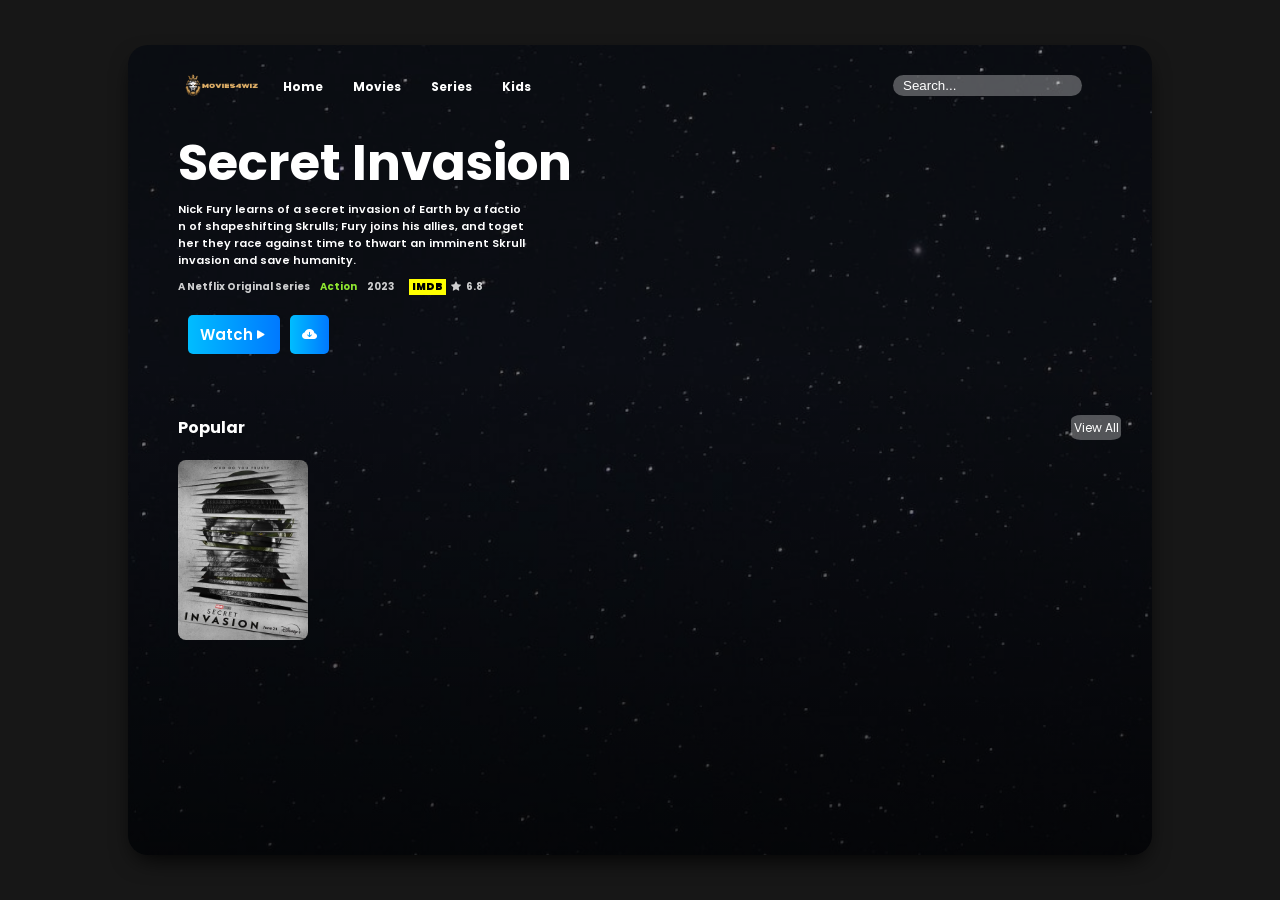
==== index.html @ c00b7284 "Update index.html" ====
<!DOCTYPE html>
<html lang="en">
<head>
    <!-- Google Tag Manager -->
<script>(function(w,d,s,l,i){w[l]=w[l]||[];w[l].push({'gtm.start':
new Date().getTime(),event:'gtm.js'});var f=d.getElementsByTagName(s)[0],
j=d.createElement(s),dl=l!='dataLayer'?'&l='+l:'';j.async=true;j.src=
'https://www.googletagmanager.com/gtm.js?id='+i+dl;f.parentNode.insertBefore(j,f);
})(window,document,'script','dataLayer','GTM-5TZG8S6C');</script>
<!-- End Google Tag Manager -->
    <meta charset="UTF-8">
    <meta http-equiv="X-UA-Compatible" content="IE=edge">
    <meta name="viewport" content="width=device-width, initial-scale=1.0">
    <link rel="stylesheet" href="style.css">
    <link rel="shortcut icon" href="img/favicon.png" type="image/x-icon">
    <link rel="stylesheet" href="https://cdn.jsdelivr.net/npm/bootstrap-icons@1.10.5/font/bootstrap-icons.css">
    <title>Movie4WIZ</title>
</head>
<body>
    <!-- Google Tag Manager (noscript) -->
<noscript><iframe src="https://www.googletagmanager.com/ns.html?id=GTM-5TZG8S6C"
height="0" width="0" style="display:none;visibility:hidden"></iframe></noscript>
<!-- End Google Tag Manager (noscript) -->
    <header>
        <video src="video/secret_invasion.mp4"  muted></video>
        <nav>
            <div class="logo_ul">
                <img src="img/logo.png" alt="">
                <ul>
                    <li>
                        <a href="/webb" id="home">Home</a>
                    </li>
                    <li>
                        <a href="#" id="movies">Movies</a>
                    </li>
                    <li>
                        <a href="#" id="series">Series</a>
                    </li>
                    <li>
                        <a href="#" id="kids">Kids</a>
                    </li>
                </ul>
            </div>
            <div class="search_user">
                <input type="text" placeholder="Search..." id="search_input">
                <div class="search">
                    <!--<a href="#" class="card">
                        <img src="img/the boys.jpg" alt="">
                        <div class="cont">
                            <h3>The Boys</h3>
                            <p>Action, 2021 , <span>IMDB</span><i class="bi bi-star-fill"></i> 9.6</p>
                        </div>
                    </a>-->
                </div>
            </div>
        </nav>
        <div class="content">
            <h1 id="title">Money Heist</h1>
            <p id="desc">A criminal mastermind who goes by "The Professor" has a plan to pull off the biggest heist in recorded history -- to print billions of euros in the Royal Mint of Spain.</p>
            <div class="details">
                <h6>A Netflix Original Series</h6>
                <h5 id="gen">Thriller</h5>
                <h4 id="date">2021</h4>
                <h3 id="rate"><span>IMDB</span><i class="bi bi-star-fill"></i> 9.6</h3>
            </div>
            <div class="btns">
                <a href="#" id="play">Watch<i class="bi bi-play-fill"></i></a>
                <a href="#" id="download_main"><i class="bi bi-cloud-arrow-down-fill"></i></a>
            </div>
        </div>
        <section>
            <h4>Popular</h4>
            <a id="viewall">View All</a>
            <i class="bi bi-chevron-right" id="1str"></i>
            <i class="bi bi-chevron-left" id="1stl"></i>
            <div class="cards">
              <!--  <a href="#" class="card">
                    <img src="img/the boys.jpg" alt="" class="poster">
                    <div class="rest_card">
                        <img src="img/the boys1.jpg" alt="">
                        <div class="cont">
                            <h4>The Boys</h4>
                            <div class="sub">
                                <p>Action, 2022</p>
                                <h3><span>IMDB</span><i class="bi bi-star-fill"></i> 9.6</h3>
                            </div>
                        </div>
                    </div>
                </a>-->
            </div>
        </section>
    </header>
    <script src="app.js"></script>
</body>
</html>
---- style.css ----
@import url('https://fonts.googleapis.com/css2?family=Poppins:wght@100&display=swap');
* {
    padding: 0%;
    margin: 0%;
    box-sizing: border-box;
}

body {
    width: 100%;
    height: 100vh;
    background: rgb(23, 23, 23);
    font-family: 'Poppins', sans-serif;
    display: flex;
    align-items: center;
    justify-content: center;
}

header {
    position: relative;
    width: 80%;
    height: 90%;
    border-radius: 20px;
    overflow: hidden;
    box-shadow: 0px 10px 25px -8px #000;
}

header::before {
    content: '';
    position: absolute;
    width: 100%;
    height: 100%;
    background: url('img/back.jpeg')no-repeat center center/cover;
    opacity: .6;
    z-index: -1;
}

header::after {
    content: '';
    position: absolute;
    width: 100%;
    height: 100%;
    background: linear-gradient(180deg, transparent, #000);
    z-index: -1;
}

header video {
    position: absolute;
    width: 120%;
    height: 190%;
    top: -47%;
    z-index: -1;
}

header nav {
    width: 100%;
    height: 10%;
    /*border: 1px solid #fff;*/
    display: flex;
    align-items: center;
    justify-items: space-between;
    padding: 0px 50px;
}

header nav .logo_ul {
    display: flex;
    align-items: center;
    justify-content: center;
}

header nav .logo_ul img {
    width: 90px;
}

header nav .logo_ul ul {
    display: flex;
    align-items: center;
    justify-content: center;
    list-style: none;
}

header nav .logo_ul ul li {
    padding: 3px 15px;
}

header nav .logo_ul ul li a {
    text-decoration: none;
    color: #fff;
    font-size: 12px;
    font-weight: bold;
    transition: .3s linear;
}

header nav .logo_ul ul li a:hover {
    color: rgb(255, 255, 255, .7);
}

header nav .search_user {
    position: relative;
    display: flex;
    margin-left: auto;
    justify-content: center;
}

header nav .search_user input {
    padding: 3px 10px;
    border-radius: 20px;
    border: none;
    outline: none;
    background: rgb(255, 255, 255, .3);
    color: #fff;
    margin-right: 20px;
}

header nav .search_user input::placeholder {
    color: #fff;
}

header nav .search_user img {
    width: 23px;
    height: 23px;
    border-radius: 50%;
}

header nav .search_user .search {
    position: absolute;
    width: 320px;
    height: 270px;
    /*border: 1px solid #fff;*/
    right: 0px;
    top: 40px;
    z-index: 99999;
    overflow-y: auto;
}

header nav .search_user .search::-webkit-scrollbar {
    width: 5px;
    background: rgb(255, 255, 255, .3);
    border-radius: 5px;
    visibility: hidden;
}

header nav .search_user .search::-webkit-scrollbar-thumb {
    width: 5px;
    background: rgb(255, 255, 255, .4);
    border-radius: 5px;
    visibility: hidden;
}

header nav .search_user .search:hover::-webkit-scrollbar {
    visibility: visible;
}

header nav .search_user .search:hover::-webkit-scrollbar-thumb {
    visibility: visible;
}

header nav .search_user .search .card {
    position: relative;
    width: 100%;
    height: 50px;
    display: flex;
    align-items: center;
    margin-bottom: 5px;
    padding: 3px 0px;
    text-decoration: none;
    display: none;
}

header nav .search_user .search .card::before {
    content: '';
    position: absolute;
    width: 100%;
    height: 100%;
    background: rgb(255, 255, 255, .1);
    backdrop-filter: blur(5px);
    border-radius: 5px;
    z-index: -1;
}

header nav .search_user .search .card img {
    width: 28px;
    height: 90%;
    border-radius: 2px;
    margin-left: 8px;
}

header nav .search_user .search .card .cont {
    margin-left: 10px;
    color: #fff;
}

header nav .search_user .search .card .cont h3 {
    font-size: 15px;
    line-height: 25px;
    overflow: hidden;
    text-overflow: ellipsis;
    white-space: nowrap;
    width: 250px;
}

header nav .search_user .search .card .cont p{
    font-size: 12px;
    color: rgb(255, 255, 255, .8);
    font-weight: 1000;
}

header nav .search_user .search .card .cont span{
    background: yellow;
    color: #000;
    padding: 0px 3px;
    margin: 0px 5px 0px 10px;
    font-weight: 1000;
}

header .content {
    position: relative;
    color: #fff;
    margin-top:0px;
    padding-left: 50px;
    width: 100vh;
}

header .content h1 {
    font-size: 50px;
}

header .content p {
    font-size: 11px;
    width: 350px;
    word-break: break-all;
    font-weight: 600;
}

header .content .details {
    display: flex;
    align-items: center;
    margin-top: 10px;
}

header .content .details h6 {
    color: rgb(255, 255, 255, .8);
    font-size: 10px;
    margin-right: 10px;
}

header .content .details h5 {
    color: rgb(142, 230, 48);
    font-size: 10px;
    margin-right: 10px;
}

header .content .details h4 {
    color: rgb(255, 255, 255, .8);
    font-size: 10px;
    margin-right: 10px;
}

header .content .details h3 {
    color: rgb(255, 255, 255, .8);
    display: flex;
    align-items: center;
    font-size: 10px;
}

header .content .details h3 span{
    background: yellow;
    color: #000;
    padding: 0px 3px;
    margin: 0px 5px 0px 5px;
    font-weight: 1000;
}

header .content .details h3 i{
    margin-right: 5px;
}

header .content .btns {
    margin-top: 20px;
    display: flex;
    align-items: center;
}

header .content .btns a{
    padding: 8px 12px;
    font-size: 15px;
    font-weight: 600;
    background: linear-gradient(90deg, #00bdff, #0079ff);
    border-radius: 5px;
    color: #fff;
    margin-left: 10px;
    text-decoration: none;
    animation: button 1s linear infinite;
}

@keyframes button{
    0%{
        background: linear-gradient(0deg, #00bdff, #0079ff);
    }
    12%{
        background: linear-gradient(45deg, #00bdff, #0079ff);
    }
    24%{
        background: linear-gradient(95deg, #00bdff, #0079ff);
    }
    36%{
        background: linear-gradient(145deg, #00bdff, #0079ff);
    }
    48%{
        background: linear-gradient(195deg, #00bdff, #0079ff);
    }
    60%{
        background: linear-gradient(245deg, #00bdff, #0079ff);
    }
    72%{
        background: linear-gradient(295deg, #00bdff, #0079ff);
    }
    100%{
        background: linear-gradient(360deg, #00bdff, #0079ff);
    }
}

header section {
    position: absolute;
    width: 100%;
    height: auto;
    top: 350px;
    padding: 20px 50px;
    color: #fff;
}

header section .cards {
    position: relative;
    width: 100%;
    height: 200px;
    
    margin-top: 10px;
    display: flex;
    align-items: center;
    overflow-x: auto;
    scroll-behavior: smooth;
}

header section .cards::-webkit-scrollbar {
    display: none;
}

header section .cards .card {
    position: relative;
    min-width: 130px;
    height: 180px;
    
    border-radius: 8px;
    margin-right: 10px;
    background: #000;
    transition: .3s linear;
}

header section .cards .card .poster {
    width: 100%;
    height: 100%;
    border-radius: 8px;
    position: relative;
}

header section .cards .card:hover {
    min-width: 300px;
    overflow: hidden;
}

header section .cards .card .rest_card {
    position: absolute;
    width: 100%;
    height: 100%;
    border-radius: 8px;
    left: 0;
    top: 0;
    z-index: 999999;
    opacity: 0;
    transition: 1s linear;
}

header section .cards .card .rest_card img {
    position: absolute;
    width: 100%;
    height: 100%;
    border-radius: 8px;
    z-index: -1;
}

header section .cards .card .rest_card::after {
    content: '';
    position: absolute;
    width: 100%;
    height: 100%;
    background: linear-gradient(180deg, transparent, #000);
    left: 0;
    bottom: 0;
    z-index: -1;
}

header section .cards .card .rest_card .cont {
    position: absolute;
    width: 100%;
    bottom: 10px;
    left: 0;
    color: #fff;
    padding: 0px 20px;
}

header section .cards .card .rest_card .cont .sub {
    display: flex;
    align-items: center;
    justify-content: space-between;
}

header section .cards .card .rest_card .cont .sub p {
    font-size: 12px;
    font-weight: 400;
    color: rgb(255, 255, 255, .7);
}

header section .cards .card .rest_card .cont .sub h3 {
    color: #fff;
    font-size: 12px;
    display: flex;
    align-items: center;
}

header section .cards .card .rest_card .cont .sub h3 span {
    background: yellow;
    color: #000;
    padding: 0px 3px;
    margin: 0px 5px 0px 10px;
    font-weight: 1000;
    border-radius: 2px;
}

header section .cards .card .rest_card .cont .sub h3 i {
    margin-right: 3px;
}

header section .cards .card:hover .rest_card {
    opacity: 1;
}

header section #viewall {
    position: absolute;
    top: 20px;
    right: 3%;
    left: unset;
    width: 50px;
    height: 25px;
    background: rgb(255, 255, 255, .3);
    color: #fff;
    display: flex;
    align-items: center;
    justify-content: center;
    border-radius: 20%;
    font-size: 12px;
    cursor: pointer;
    transition: .3s linear;
    z-index: 99999999;
    opacity: 1;
}
header section .bi-chevron-left , .bi-chevron-right{
    position: absolute;
    top: 50%;
    left: 3%;
    width: 25px;
    height: 25px;
    background: rgb(255, 255, 255, .3);
    color: #fff;
    display: flex;
    align-items: center;
    justify-content: center;
    border-radius: 50%;
    font-size: 12px;
    cursor: pointer;
    transition: .3s linear;
    z-index: 99999999;
    opacity: 0;
}

header section .bi-chevron-right{
    left: unset;
    top: 50%;
    right: 3%;
}

header section:hover .bi-chevron-right {
    opacity: 1;
}

header section:hover .bi-chevron-left {
    opacity: 1;
}

@media screen and (max-width: 1250px) {
    header video {
        position: absolute;
        width: 200%;
        height: 180%;
        top: -55%;
    }
}

@media screen and (max-width: 788px) {
    header {
        height: 100%;
        width: 100%;
    }
    header nav {
        padding: 0px 10px;
        height: 15%;
    }
    header nav .logo_ul ul {
        position: absolute;
        top: 0px;
        left: 10px;
    }
    header nav .logo_ul ul li {
        padding: 3px 5px;
    }
    header nav .logo_ul ul li a {
        font-size: 10px;
    }
    header .content {
        padding-left:  10px;
    }
    header section {
        padding: 0px 10px;
    }
}

@media screen and (max-width: 650px) {
    header video {
        position: absolute;
        width: 520%;
        height: 320%;
    }
    header nav .logo_ul ul li a{
        font-size: 15px;
        font-weight: 600;
    }
    header section #viewall{
        top: 15px;
        font-weight: 400;
    }
}
@media screen and (max-width: 375px){
    header .content h1 {
        font-size: 30px;
    }
    header .content p{
        word-wrap: break-word;
    }
}
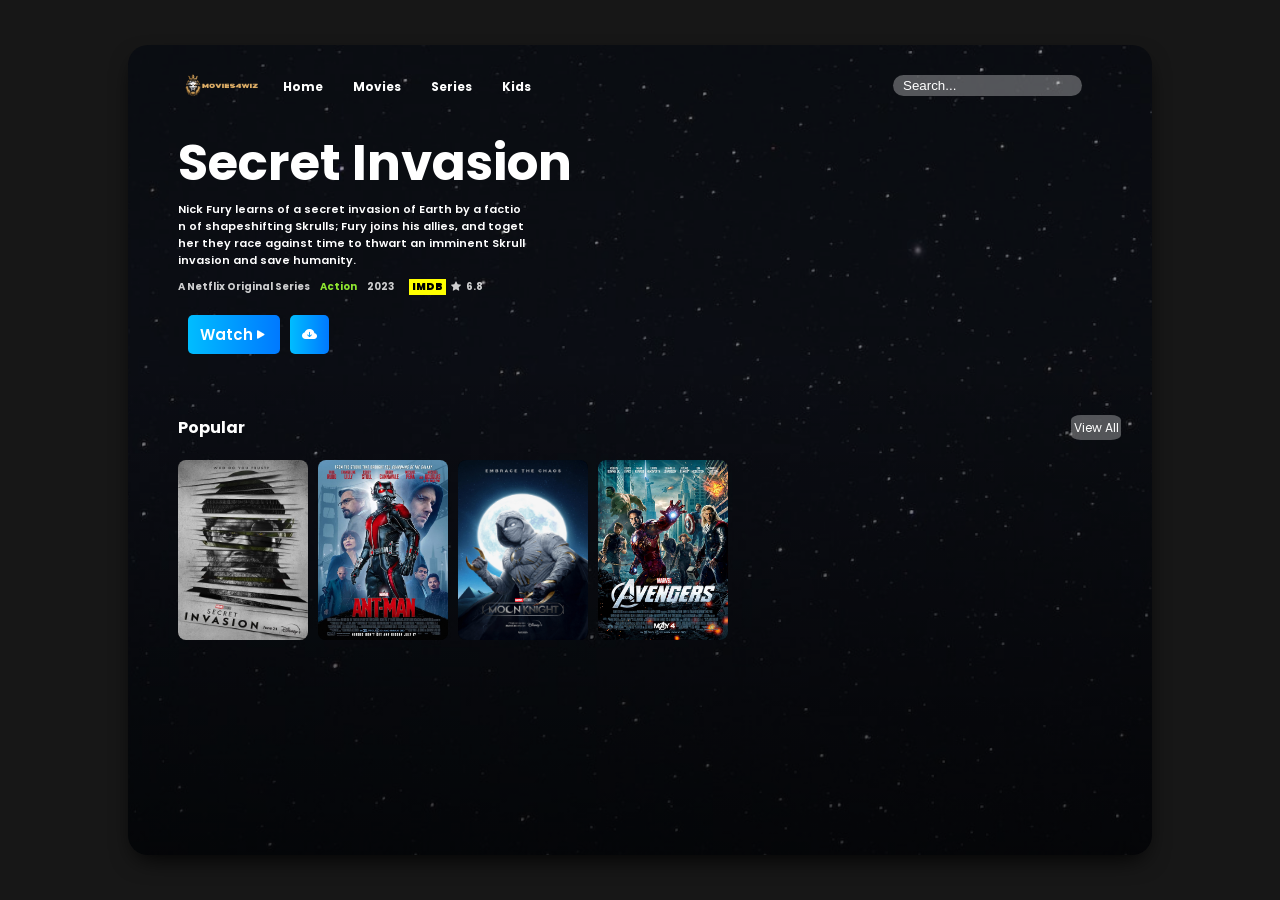
==== commit a3056aa7: "Update index.html" ====
--- a/index.html
+++ b/index.html
@@ -1,26 +1,17 @@
 <!DOCTYPE html>
 <html lang="en">
 <head>
-    <!-- Google Tag Manager -->
-<script>(function(w,d,s,l,i){w[l]=w[l]||[];w[l].push({'gtm.start':
-new Date().getTime(),event:'gtm.js'});var f=d.getElementsByTagName(s)[0],
-j=d.createElement(s),dl=l!='dataLayer'?'&l='+l:'';j.async=true;j.src=
-'https://www.googletagmanager.com/gtm.js?id='+i+dl;f.parentNode.insertBefore(j,f);
-})(window,document,'script','dataLayer','GTM-5TZG8S6C');</script>
-<!-- End Google Tag Manager -->
     <meta charset="UTF-8">
     <meta http-equiv="X-UA-Compatible" content="IE=edge">
     <meta name="viewport" content="width=device-width, initial-scale=1.0">
+    <meta name="description" content="Secret Invasion All Episodes. Episode 5 added.">
+    <meta name="keywords" content="secret invasion,movie4wiz, movie4wizonline, moviewiz, moviewiz online, wiz movie, movie4wiz.online,secret invasion cast,secret invasion episode 2,secret invasion release date,secret invasion reviews,secret invasion episodes,secret invasion episode 1,secret invasion rotten tomatoes,secret invasion comic,secret invasion episode 3,secret invasion ai,secret invasion ai art,secret invasion actors,secret invasion ai opening,secret invasion age rating,secret invasion agents of shield,secret invasion after credits,secret invasion av club,secret invasion agent ross,avengers secret invasion,avengers secret invasion 2023,avengers secret invasion release date,avengers secret invasion movie,agents of shield secret invasion,abigail brand secret invasion,avengers secret invasion comic,avengers secret invasion trailer,are skrulls evil in secret invasion,secret invasion boring,secret invasion budget,secret invasion breakdown,secret invasion brogan,secret invasion bad,secret invasion british prime minister,secret invasion beto,secret invasion book,secret invasion bad guy,secret invasion begin,ben mendelsohn secret invasion,black panther secret invasion,best secret invasion tie-ins,brie larson secret invasion,black knight secret invasion,best secret invasion comics,black widow secret invasion,black bolt secret invasion,chloe bennet secret invasion,will quake be in secret invasion,secret invasion cast episode 2,secret invasion common sense media,secret invasion characters,secret invasion cast elizabeth,secret invasion credits,secret invasion comic series,secret invasion credit scene,secret invasion computer screen,cast of secret invasion,cast of secret invasion release date,cast of secret invasion quake,cast of the secret invasion 1964,captain america secret invasion,christopher mcdonald secret invasion,cast of secret invasion trailer,captain marvel secret invasion,characters in secret invasion,secret invasion dalton,secret invasion director,secret invasion daredevil,secret invasion dna computer,secret invasion date,secret invasion dna,secret invasion deaths,secret invasion discussion,secret invasion daisy,disney plus secret invasion,disney secret invasion,daisy johnson secret invasion,disney plus secret invasion release date,download secret invasion movie,don cheadle secret invasion,deadpool secret invasion,disney secret invasion trailer,dermot mulroney secret invasion,does secret invasion lead to secret wars,secret invasion episode 2 easter eggs,secret invasion episode 2 cast,secret invasion easter eggs,secret invasion episode 1 recap,secret invasion episode 2 ending,secret invasion episode 2 post credit scene,emilia clarke secret invasion,emilia clarke secret invasion role,emilia clarke secret invasion character,everett ross secret invasion,emilia clarke marvel secret invasion,emilia clarke secret invasion reddit,empire magazine secret invasion,empire secret invasion,everything we know about secret invasion,epguides secret invasion,secret invasion filming locations,secret invasion flop,secret invasion frost beast,secret invasion first 5 minutes,secret invasion fury wife,secret invasion finger,secret invasion filmed in russia,secret invasion free stream,film secret invasion,film the secret invasion cast,funko pop secret invasion,fury secret invasion,film the secret invasion 1964,funko secret invasion,fantastic four secret invasion,funko pop nick fury secret invasion,filmyzilla secret invasion,full cast of secret invasion,secret invasion gravik,secret invasion giah,secret invasion groot,secret invasion graphic novel,secret invasion genre,secret invasion guardians of the galaxy,secret invasion game,secret invasion good,secret invasion generative ai,secret invasion girl,giah secret invasion,gravik secret invasion,getcomics secret invasion,guardians of the galaxy secret invasion,secret invasion episode guide,secret invasion gif,is secret invasion good,marvel secret invasion graphic novel,secret invasion parents guide,secret invasion how many episodes,secret invasion hill death,secret invasion harvest,secret invasion has begun,secret invasion how to watch,secret invasion harrison ford,secret invasion how long episodes,secret invasion he loves you,how many episodes will secret invasion have,how to read secret invasion,how old is nick fury in secret invasion,how many secret invasion comics are there,has secret invasion been delayed,how many episodes of secret invasion will there be,harrison ford secret invasion,how to watch secret invasion,how did secret invasion end,hercules secret invasion,secret invasion intro ai,secret invasion intro,secret invasion is bad,secret invasion ign,secret invasion in comics,secret invasion intro ai reddit,secret invasion interview,secret invasion in theaters,imdb secret invasion,is secret invasion a show or movie,is secret invasion a movie,is chloe bennet in secret invasion,is quake in secret invasion,is daisy johnson in secret invasion,is secret invasion out,is daisy johnson going to be in secret invasion,is quake going to be in secret invasion,illuminati secret invasion,secret invasion june 21,secret invasion jessica jones,secret invasion jessica drew,secret invasion june,secret invasion june 21st,secret invasion june 21 2023,secret invasion jewish,secret invasion jazz song,secret invasion justwatch,jambalaya secret invasion,jemma simmons secret invasion,jadwal tayang secret invasion,jadwal rilis secret invasion,jadwal secret invasion,cast of secret invasion daisy johnson,marvel secret invasion daisy johnson,alien invasion world secret monster jam,avengers secret invasion robert downey jr,secret invasion kree,secret invasion kang,secret invasion key issues,secret invasion kit harington,secret invasion kyle bradstreet,secret invasion kid friendly,secret invasion key art,secret invasion key comics,secret invasion skrull,kingsley ben-adir secret invasion,killian scott secret invasion,kevin feige secret invasion,kang secret invasion,kree secret invasion,kit harington secret invasion,kapan secret invasion rilis,kiedy secret invasion,marvel studios secret invasion watch kit,secret invasion leaked plot,secret invasion low ratings,secret invasion length,secret invasion low viewership,secret invasion lgbt,secret invasion location,secret invasion logo,secret invasion launch date,secret invasion leaked plot reddit,secret invasion logo png,loki secret invasion,leaked secret invasion trailer,lego secret invasion,list of secret invasion episodes,linkara secret invasion,secret invasion plot leak reddit,secret invasion trailer leak reddit,secret invasion metacritic,secret invasion marvel comics,secret invasion marvel release date,secret invasion marketing,secret invasion marvel timeline,secret invasion maria mom,secret invasion maria hill died,secret invasion machine,secret invasion maria's mother,marvel secret invasion,mcu secret invasion,marvel secret invasion trailer,marvel secret invasion comic,marvel secret invasion cast,marvel secret invasion movie,marvel secret invasion disney plus,movie secret invasion,marvel secret invasion characters,marvel studios secret invasion release date,secret invasion new episodes,secret invasion number of episodes,secret invasion next episode,secret invasion news,secret invasion numbers,secret invasion nick fury son,secret invasion not playing,secret invasion nick fury wife,secret invasion new rockstars,nick fury secret invasion,new secret invasion trailer,noel fisher secret invasion,new marvel movie secret invasion,new avengers secret invasion,nick fury secret invasion release date,new rockstars secret invasion,new marvel secret invasion,nick fury secret invasion funko pop,norman osborn secret invasion,secret invasion opening credits,secret invasion opening,secret invasion opening ai,secret invasion online free,secret invasion opening scene,secret invasion of cambodia,secret invasion official trailer,secret invasion omnibus reprint,olivia colman secret invasion,olivia colman secret invasion character,omnibus secret invasion,release date of secret invasion,what is the plot of secret invasion,secret invasion post credits,secret invasion poster,secret invasion plot,secret invasion premiere,secret invasion president,secret invasion plot leak,secret invasion prime minister,secret invasion password,secret invasion premiere date,plot of secret invasion,phil coulson secret invasion,poster secret invasion,punisher secret invasion,piece hall secret invasion,when does secret invasion take place,will phil coulson be in secret invasion,secret invasion quake,secret invasion queer,secret invasion queen veranke,secret invasion questions,secret invasion quake reddit,secret invasion qr code,secret invasion quotes,secret invasion quando esce,secret invasion qartulad,secret invasion que es,quake secret invasion,quake secret invasion comic,quake mcu secret invasion,quando esce secret invasion,que es secret invasion,quand sort secret invasion,que es secret invasion marvel,quando uscirà secret invasion,secret invasion rating,secret invasion release schedule,secret invasion recap,secret invasion release,secret invasion rating age,secret invasion rotten,secret invasion rhodey,release date secret invasion,reddit secret invasion,rege jean page secret invasion,read secret invasion,rhodey secret invasion,reddit secret invasion trailer,robert downey jr secret invasion,read secret invasion online,reading order secret invasion,rotten tomatoes secret invasion,secret invasion super skrull,secret invasion spoilers,secret invasion streaming,secret invasion sonya,secret invasion skrulls,secret invasion season 1,secret invasion soren,secret invasion season 2,secret invasion spoilers 4chan,secret invasion trailer,secret invasion timeline,secret invasion tv tropes,secret invasion theories,secret invasion talos,secret invasion total episodes,secret invasion title sequence,secret invasion twitter,secret invasion tv rating,the secret invasion,the secret invasion has begun,trailer secret invasion,the secret invasion cast,the secret invasion website,the secret invasion 1964 cast,tv tropes secret invasion,talos secret invasion,secret invasion using ai art,secret invasion uses ai,secret invasion union jack,secret invasion usa today,secret invasion unity day,secret invasion uk release date,secret invasion ukraine,secret invasion uk,secret invasion uscita,secret invasion updates,union jack secret invasion,uscita secret invasion,secret invasion release date uk,marvel secret invasion uk release date,secret invasion updates twitter,secret invasion data di uscita,secret invasion uscita disney plus,secret invasion uscita italia,secret invasion marvel uscita,secret invasion viewership,secret invasion villain,secret invasion vulture,secret invasion videos,secret invasion vs secret wars,secret invasion villains wiki,secret invasion venom,secret invasion veranke,secret invasion variety,secret invasion vanity fair,villain in secret invasion,vanity fair secret invasion,veranke secret invasion,marvel secret invasion villain,secret invasion #1 value,cast of secret invasion villain,secret invasion comic vine,secret invasion wiki,secret invasion website,secret invasion wingstop,secret invasion wingstop flavors,secret invasion watch online free,secret invasion writers,secret invasion where to watch,secret invasion woke,secret invasion who is a skrull,secret invasion where are the avengers,when does secret invasion come out,what is secret invasion,what is secret invasion mcu,when is marvel secret invasion coming out,when is secret invasion coming to disney plus,when is secret invasion set,what is secret invasion going to be about,who is the villain in secret invasion,xem phim secret invasion,secret invasion x-men,secret invasion explained,secret invasion review,secret invasion youtube,secret invasion yelena,secret invasion year,youtube secret invasion,youtube secret invasion trailer,young avengers secret invasion,secret invasion who do you trust,secret invasion runaways/young avengers read online,is secret invasion out yet,secret invasion runaways/young avengers,the secret invasion full movie youtube,secret invasion zygons,secret invasion ne zaman çıkacak,secret invasion ne zaman,marvel secret invasion ne zaman çıkacak,secret invasion zwiastun,secret invasion show release date,secret wars vs secret invasion,secret invasion 02tvseries,secret invasion 0123movies,secret invasion o czym jest,secret invasion 1 value,secret invasion summary,secret invasion 1-8,secret invasion 1st 5 minutes,secret invasion 1st episode,secret invasion 1 comic,secret invasion 123,secret invasion 1st episode explained,secret invasion 1 read online,1964 movie the secret invasion,the secret invasion 1964 imdb,secret invasion movie 1964 cast,the secret invasion 1964 ok.ru,the secret invasion (1964 full movie),the secret invasion 1964 trailer,deadpool vol 1 secret invasion,secret invasion 2 reddit,secret invasion 2023 release date,secret invasion 2008,secret invasion 2023 cast,secret invasion 2023 wiki,secret invasion 2022 reading order,secret invasion 2023 poster,secret invasion 2nd trailer,2023 secret invasion,secret invasion release date 2023,secret invasion 2022,secret invasion release date 2022,secret invasion comic 2022,secret invasion 2023 comic,secret invasion (spring 2023),is secret invasion coming in 2022,secret invasion 30nama,secret invasion trailer 3,secret invasion main characters,what is the secret invasion,secret invasion 4k wallpaper,secret invasion 4k,secret invasion 4 photos,secret invasion 4k images,secret invasion 4 minutes,secret invasion 4k download,secret invasion 480p download,4chan secret invasion,secret invasion trailer 4k,marvel phase 4 secret invasion,secret invasion #4,secret invasion 2022 #4,secret invasion phase 4,secret invasion 5 minutes,secret invasion 5 minute clip,secret invasion 5 minute trailer,secret invasion 5 minute preview,secret invasion 5 min clip,secret invasion 5mins,secret invasion phase 5,secret invasion issue 5,secret invasion #1 (of 5),marvel phase 5 secret invasion,mcu phase 5 secret invasion,secret invasion #5,secret invasion 6 episodes,secret invasion 616,secret invasion 6 episode event,secret invasion 720p dual audio,secret invasion 8 read online,secret invasion',9 secret steps,download,whatsapp download,gb whatsapp download,anydesk download,aadhar card download,vidmate download,instagram video download,instagram story download,zoom download,play store download,minecraft download,itunes download,download app store,download app,download adobe acrobat,download adobe reader,download adobe,download anydesk,download anaconda,download adobe creative cloud,download amazon app,download audacity,an whatsapp download,apk vidmate download,apk gb whatsapp download,as it was ringtone download,apk snaptube download,a downloader for instagram,a download app,download books for free,download blender,download battle.net,download bluestacks,download brave,download brave browser,download bing,download books,download box,download bluebeam,bgmi download,bgmi apk download,bluestacks download,birth certificate download,blender download,bittorrent download,betway app download,best ringtone download,business whatsapp download,birthday song download,download chrome,download cash app,download calculator,download chrome for mac,download citrix workspace,download chat gpt,download creative cloud,download cricut design space,download ccleaner,download curseforge,chrome download,covid certificate download,capcut apk download,code.visual studio.com/download,com.gb whatsapp download,com whatsapp download,com minecraft download,com movie download,com.fm whatsapp download,download discord,download dropbox,download duo,download download,download docker,download doordash,download disney plus,download dropbox app,download discord app,download duckduckgo,discord download,download whatsapp download,download vidmate download,download play store '' download,download gb whatsapp download,download minecraft download,download instagram download,download aadhar card download,download windows 10 download,download ringtone download,download excel,download edge,download epic games,download eclipse,download ea app,download excel for mac,download ea,download epic games launcher,download express vpn,download embedded video,e aadhaar download,eclipse download,e pan download,epic games download,earth google download,en whatsapp download,en whatsapp download apk,edu vpn download,edu python download,en windows 10 iso download,download firefox,download facebook,download fortnite,download free music,download fonts,download festival 2023,download facebook app,download from instagram,download free movies,download festival,facebook download,firefox download,facebook video download,free fire download,fm whatsapp download,free fire max download,from instagram download,from where to download aadhar card,for whatsapp download,f downloader,download google chrome,download google drive,download google chat,download git,download google play store,download games,download google earth,download google play,download google maps,download google,gb whatsapp download apk,google chrome download,google earth download,games download,gb whatsapp pro download,google play store download,gta 5 download apk,gb whatsapp download 53 mb,google drive download,download hulu,download honkai star rail,download hulu shows,download honey,download hp smart,download hbo max,download history,download handbrake,download hp smart app,download high sierra,how to download aadhar card,how to download pan card,how to download instagram reels,how to download play store,how to download minecraft,how to download video from facebook,how to download whatsapp,how to download gb whatsapp,how to download windows 10,how to download video from instagram,download instagram videos,download instagram,download itunes,download instagram story,download instagram photos,download itunes for windows,download instagram reel,download in spanish,download i94,download instagram post,instagram reels download,is vidmate a app download,is play store a download,i ringtone download,i whatsapp download,i downloaded a virus,download java,download jdk,download java 17,download java 11,download jupyter notebook,download java 8,download jdk 11,download java for mac,download java minecraft,download javascript,java download,jdk download,juice mp3 download,jjsploit download,jiocinema download,jio tv download,jre download,jdk 8 download,java 11 download,jupyter notebook download,download kali linux,download kindle app,download karen,download kindle,download kindle for pc,download kick vods,download karna hai,download kroger app,download karne wala,download khinsider,kali linux download,kuttymovies download,krnl download,kilimanjaro mp3 download,kesariya tera song download,kesariya song download,kgf ringtone download,kmspico download,kaadhal en kaviye song download,kahani suno 2.0 mp3 download,download league of legends,download link,download lyft,download linkedin video,download lockdown browser,download linux,download loom,download lightroom,download logitech g hub,download linux mint,league of legends download,lite facebook download,lol download,la la la song download,la la la mp3 song download,la vpn download,linux kali download,la la la ringtone download,la vpn free download,launcher minecraft download,download music,download minecraft,download microsoft teams,download music free,download messenger,download movies,download microsoft office,download microsoft word,download manager,download movies free,minecraft 1.19 download,mp3 song download,microsoft teams download,music download,movie download,messenger download,mozilla firefox download,minecraft 1.20 download,minecraft 1.18 download,download netflix,download notepad++,download notion,download netflix app,download netflix on mac,download node js,download nvidia drivers,download nordvpn,download netflix movies,download npm,notepad++ download,netnaija movie download,netflix download,node js download,new songs download mp3,nsdl pan download,new telugu movies download,new ringtone download,naa songs download,nid card download,download outlook,download office 365,download onedrive,download origin,download obs,download outlook for windows,download outlook for mac,download opera,download offline google maps,download overwatch 2,origin download,obs download,on and on mp3 song download,org movie download,on & on ringtone download,of whatsapp download,on instagram download,org.python download,org minecraft download,download python,download postman,download putty,download play store,download pandora,download powerpoint,download photoshop,download pdf,download python for windows,download pycharm,pan card download,python download,putty download,postman download,pycharm download,play store download apk,pinterest video download,pathan movie download,play store app download,download quickbooks desktop,download quickbooks desktop 2023,download quickbooks enterprise 2023,download quicken,download quota exceeded for this file,download quicktime,download qbittorrent,download qr code,download qr scanner,quick heal total security download,qgis download,qbittorrent download,quickbooks download,quick assist download,qbasic download,qoma mp3 download,quran download,qooapp download,q twins sobonana mp3 download,download ringtones,download roblox studio,download rufus,download rstudio,download ram,download reddit,download roku remote,download riot client,ringtone download,roblox download,rufus download,reels download,ration card download,rar download,roblox download apk,ringtone download tamil,r download for iphone,download spotify,download speed test,download speed,download steam,download slack,download snapchat,download soundcloud,download song,download skype,download soundcloud music,steam download,spotify download,snaptube apk download,skype download,snapchat download,songs download,slack download,song download mp3,story download,shortcut r download,download tiktok,download teams,download twitter,download twitch videos,download twitter gif,download tiktok video without posting,download telegram,download teamviewer,download time calculator,download textnow,tubidy mp3 download,to download whatsapp,to download aadhar card,to download play store,to download gb whatsapp,to download instagram reels,that that ringtone download,to download pan card,to download minecraft,to download vidmate,download ubuntu,download uber app,download unity,download utorrent,download ubisoft,download unity hub,download url,download ubuntu server,download ubuntu iso,download upload speed,utorrent download,ubuntu download,uc browser download,uidai aadhar download,ultraviewer download,uti pan download,uc browser apk download,unity download,umlando mp3 download,unifi controller download,download video,download valorant,download video from facebook,download video from link,download vlc,download video from any website,download visual studio code,download vscode,download vimeo video,download visual studio,vlc media player download,vs code download,voter id download,vpn download,vpn free download,valorant download,viber download,vaccine certificate download,videoder download,download windows 10,download whatsapp,download windows 11,download word,download windows 10 iso,download winrar,download windows 11 iso,download whatsapp app,download whatsapp for pc,download walmart app,windows 10 download,winrar download,whatsapp gb download,www.tubidy.com mp3 download,whatsapp gb apk download,www.anydesk.com download,www.aadhar card download,www.play store download,www.vidmate apk download,download xcode,download xfinity app,download xbox app,download xdefiant,download xampp,download xcode for mac,download xcode 14.2,download xbox 360 games,download xbox games,download xbox game pass,xampp download,xender download,xtra cool mp3 download,xvid video codec download for android,xvid codec download,xcode download,xbox app download,xxvi video player apk download,xinput1_3.dll download,xender apk download 2022,download youtube video converter --,download youtube mp4 --,download youtube mp3 --,download youtube app,download youtube videos mac,download youtube thumbnail,download youth ministry,download youtube videos to iphone,download youtube videos mac free,download youtube videos android,youtube app download,youtube shorts download,youtube download apk,y2mate video download,yo whatsapp download,youtube go download,youtube vanced apk download,youtube video download vidmate,yandere simulator download,yas download,download zoom,download zoom app,download zoom for mac,download zoom windows,download zelle,download zedge,download zotero,download zoom client,download zoom recording,download zoom for pc,zoom download for pc,zotata mp3 download,zoom download mac,zapya download,zoom download for windows 10,zotero download,zupee app download,zip file download,zenka loan app download,download 0365,download 0365 apps,download 0b/s,download 010 editor,download 007,download 0 complete wow,download 0365 offline installer,download 007 nightfire,download 0xc00007b,download 007 nightfire pc,0xc000007b download,02tvseries movies download free,02 oxlade mp3 download,02tvseries movies download,02tvmovies series download,0gomovies app download,o2tvseries app download,0xc00007b dll download,0008 song download mp3,0xc00d5212 codec download,download 1password,download 1099 form,download 1040 form,download 1password for mac,download 1password for windows,download 1password 8,download 123movies app,download 1password chrome extension,download 1095 a form,download 194,1xbet download,1.19 minecraft download,15g form download,1.20 minecraft download,1.18 minecraft download,1.19.10 minecraft download,1.17 minecraft download,1.19.20 minecraft download,1.19.2 minecraft download,1.19 minecraft download free,download 2023,download 20 festival,download 2022,download 2023 calendar,download 2021 tax return,download 22h2,download 26as,download 22h2 windows 10,download 23andme raw data,download 2021 turbotax,2022 tamil movies download,295 song download,2022 tamil movies download tamilrockers,2023 tamil movie download,2022 tamil movies download isaimini,2022 telugu movies download,2022 tamil movies free download,2023 tamil movies download tamilrockers,2023 download festival,2022 gb whatsapp download,download 3utools,download 365,download 3d models,download 3d printer files,download 360 app,download 3ds games homebrew,download 360,download 3ds games to sd card,download 3d bowling,download 3dmark,3utools download,3movierulz.com download,3 movie songs download,3 idiots full movie download,3d model free download,3d paint download,32 bit java download,365 office download,3.5 .net framework download,360 fusion download,download 4k video,download 4k wallpapers,download 4.8 .net framework,download 4k video from youtube reddit,download 4k video downloader crack,download 4.6.1 .net framework,download 4k video from youtube studio,download 4k video sample,download 4k capture utility,download 4k77,4k movies download,4k wallpaper for pc 1920x1080 download,4k hd wallpapers free download,4k video download,4k movies download hindi,45 black sherif mp3 download,4k download,4rabet app download,4.7.2 .net framework download,4.8 .net framework download,download 5m,download 5kplayer,download 5g,download 5160 avery template,download 50 cent songs,download 5/3 bank app,download 5e character sheet,download 53 app,download 5257e form,download 5 minute timer,52 bars song download,5movierulz 2023 download,5k player download,www.movierulz.com download 2022,52 gaj ka daman download,555 mix update 10.0 download,5th class marksheet download,movierulz.tv download,5d planner download,download 64 bit java,download 64 bit windows 10,download 64 bit or 32 bit,download 64 bit,download 64 bit excel,download 64 bit itunes,download 64 bit teams,download 64 bit roblox,download 60 seconds,60 lakh song download mp3,64 bit java download,64 bit download windows 7,6uff badda dan mp3 download,64 bit download windows 10,64 bit itunes download,64 bit winrar download,64-bit download windows 11,64 bit download windows 8,download 7 zip,download 7z,download 7-eleven app,download 7tv,download 720p movies for mobile,download 7tv emotes,download 7shifts,download 777,download 7 days to die,download 7.1 surround sound,7 zip download,777 charlie movie download,7movierulz 2023 download,7 movierulz tamilrockers 2022 download,7 movierulz apk download 2022,7g rainbow colony songs download,7 12 download,777 charlie movie download tamilrockers,7movierulz.tc download kannada,movierulz.tc download kannada 2022,download 8 ball pool,download 8x8,download 8x8 desktop app,download 8 ball,download 8 ball pool miniclip,download 80s music,download 88 fortunes,download 8k video sample,download 8x8 for desktop,download 8949 form,8x8 download,8 ball pool download,8 parche song download,83 movie download,802.11n driver download,8 raflaan mp3 song download,83 movie download in tamil,8 ball pool download pc,8 parche song mp3 download,8 ball pool aim free download,download 9anime app,download 99 cent store app,download 911,download 941 form,download 941 form 2020,download 94.5,download 941 form 2021,download 990,download 97.1 wqmg,download 99 moons,9jaflaver music 2022 download,9ja music download,9xmovies download,918kiss download,9xmovies marathi movie download,9apps download apkmonk,90s tamil songs download,9xflix movie download,94 flow song download,96 movie download in tamil,movie downloader,netnaija movie downloader,netnaija movie downloader app,movierulz movie downloader,free movie downloader,online movie downloader,fz movie downloader,tubidy movie downloader apk,soap2day movie downloader,all movie downloader,fast movie downloader free download,movie downloader apk,movie downloader app,movie downloader app for android,movie downloader app for pc,movie downloader app for iphone,movie downloader apk mod,movie downloader app for free,movie downloader apk for pc,movie downloader app for pc windows 10,movie downloader app 123 movies,apk movie downloader,afdah movie downloader android,android movie downloader,all movie downloader website,any movie downloader,axe movie downloader,app movie downloader,anime movie downloader app,afdah info movie downloader android,movie downloader by link,movie downloader bot telegram,movie downloader best app,movie downloader best website,movie downloader browser,movie downloader bilibili,movie downloader best,movie downloader best site,movie downloader box,movie download bollywood,best movie downloader,best movie downloader app,box movie downloader,bittorrent movie download,bilibili movie downloader,best movie downloader for pc,best movie downloader apk,bflix movie downloader,best movie downloader website,bollywood movie download,movie downloader chrome,movie downloader chrome extension,movie downloader codes,movie downloader copy paste,movie download.com 2022,movie download.com free,movie download cartoon,movie download.com tamil,movie download.com bollywood,movie download cg,cleverget video downloader,cartoon movie download,chrome movie downloader,crackle movie downloader,crackle movie downloader app,chinese movie download,cartoon movie downloader app,cinema movie downloader,cg movie download,cloud stream movie downloader,movie downloader download,movie downloader download apk,movie downloader desktop,movie downloader download for pc,movie download doctor g,movie download dubbed tamil,movie download dada,movie download doraemon,movie download don,movie download dasara,download movie downloader,download movie downloader apk,download movie downloader app,download movie downloader for pc,disney movie downloader,dailymotion movie downloader,download yts movie downloader apk,download netnaija movie downloader,download movie downloader apk for pc,download free movie downloader,movie downloader extension,movie downloader exe,movie downloader extension firefox,movie download english,movie download english 2022,movie download english subtitles,ek villain returns movie download,movie download evil dead rise,movie download english tamil,movie download elemental,einthusan movie downloader,ep movie downloader,english movie download,ep movie downloader for pc,ep movie downloader apk,easy movie downloader,ep movie downloader luganda,extreme movie downloader,english movie downloader app,express files movie downloader software,movie downloader free,movie downloader for pc,movie downloader free online,movie downloader for chromebook,movie downloader for iphone,movie downloader for android,movie downloader for mac,movie downloader for firestick,movie downloader for laptop,movie downloader free app,fast movie downloader apk,free movie downloader app,free online movie downloader,free movie downloader for pc,fz movie downloader apk,facebook movie downloader,free full movie downloader app,movie downloader github,movie downloader ghostware,movie download google drive,movie download gujarati,movie download google,movie download goojara,movie download gadar 2,movie download goku,movie download ghost,movie download god father,goojara movie downloader,goku movie download,goojara movie downloader apk,google movie downloader,gujarati movie download,gomovies movie downloader,go movie downloader,github movie downloader,getintopc video downloader,graboid movie downloader software,movie downloader hd,movie download hindi,movie download hollywood,movie download hub,movie download hulu,movie download horror,movie download hdhub4u,movie download hollywood website,movie download hd website,movie download hd tamil,movie hd download,hdpopcorns movie downloader,hollywood movie download,hotstar movie downloader,hoichoi movie downloader,how to download movies on movie downloader app,hd movie downloader apk,hd movie downloader for pc,how to use movie downloader app,hindi movie download app,movie downloader iphone,movie downloader ios,movie download in hindi,movie download in tamil,movie download in hindi filmyzilla,movie download in isaimini,movie download in tamilrockers,movie download in tamil isaimini,movie download ibomma,movie downloader in laptop,imdb movie downloader,ibomma movie download,internet movie downloader,instagram video downloader,indian movie download,iphone movie downloader,install movie downloader,imdb movie downloader online,ibomma movie downloader,ios movie downloader,movie download jio rockers,movie download jalshamoviez,movie download jio rockers tamil,movie download jack the giant slayer,movie download joker,movie download judwaa 2,movie download jack sparrow,movie download jab we met,movie download jackpot,movies download jio,jio cinema movie download,jiocinema movie downloader,jex movie download,jio cinema movie downloader online,java movie downloader,jio movie download,juice mp4 movie downloader free download,jw player movie downloader,jiocinema video downloader online,justwatch movie download,movie download karne wala app,movie download kannada,movie download kannada 2022,movie download kerala story,movie download kuttymovies 2023,movie download kantara,movie download kabir singh,movie download khatrimazafull,movie download korean,movie download kerala,kissasian movie downloader,kutty movie download,korean movie downloader app,kannada movie download,kickasstorrent movie downloader,kissasian movie downloader online free,kdrama movie downloader app,kdrama movie downloader,korean movie download site,korea movie downloader,movie downloader link,movie downloader laptop,movie downloader list,movie downloader loklok,movie downloader latest apk,movie download link telegram,movie download link tamil,movie download latest,movie download laal singh chaddha,movie download love story,loklok movie downloader,link movie downloader,latest movie download,lime movie downloader,latest movie downloader app,laptop movie downloader,list of movie downloader,latest movie downloader apk,latest tamil movie download,legit movie downloader,movie downloader mp3,movie downloader mod apk,movie downloader mac,movie downloader movie download app,movie downloader movie download,movie downloader mobile,which movie downloader is the best,what is the best free movie downloader app,movie apps to download movies,mp4 movie downloader,mp3 movie downloader,myflixer movie downloader,mp4 movie downloader apk,mp4 movie downloader for pc,movie download new,movie download netflix,movie download no wifi,movie downloader no ads,movie downloader net,movie downloader near me,movie downloader new version,movie downloader no ads apk,movie download new website,movie download nigeria,netflix movie downloader,new movie download,netflix movie downloader apk,naija movie download,netflix movie downloader online,netnaija movie downloader apk,netnaija movie downloader app for android,new movies download app,movie downloader online,movie downloader online free,movie downloader offline,movie downloader on pc,movie downloader offline free,movie downloader on laptop,movie downloader on iphone,movie downloader old version,movie downloader on mac,movie download on android,online movie downloader free,openload movie downloader,openload movie downloader hindi,online movie downloader sites,offline movie downloader,old movie download,openload movie downloader online,opera mini movie downloader apk,online netflix movie downloader,movie downloader pc,movie downloader pro apk,movie downloader play store,movie downloader paste link,movie downloader premium apk,movie downloader popcorn,movie download pirate,movie downloader plugin,movie downloader pro,movie downloader pc free,pinoy movie downloader,putlockers movie downloader,popcorn movie downloader,putlockers free movie downloader,pc movie downloader,punjabi movie download,pinoy movie downloader apk,phoenix movie downloader,popcorn time movie downloader apk,pc movie downloader app,movie download quora,movies download quality,movie quotes download,download movie qodrat,download movie queen of hearts,download movie quaid e azam zindabad,download movie qorin,download movie q,download movie quills 2000,download movie queen of katwe,quick movie downloader,quality movie download,quick movie downloader app,iqiyi movie downloader,high quality movie download,movie from q,q movie review,movie downloader reddit,movie download rrr,movie download rajbet,ram setu movie download,movie download romantic,movie download rdx,movie ringtones download,movie download ram leela,movie download red,movie download rrr hindi,reddit movie downloader,rdx movie download,rajbet movie download,rido movie download,real movie download,romance movie download,tamilrockers movie download,movierulz movie downloader kannada,ok.ru movie download,movie downloader sites,movie downloader software,movie downloader site free,movie downloader site for android,movie downloader site for laptop,movie downloader software for windows 10,movie downloader side,movie downloader software for pc,movie downloader series,movie download site list,snaptube movie downloader,ssr movie downloader,sflix movie downloader,sockshare movie downloader,snaptube movie downloader apk,showbox movie downloader,site movie downloader,south movie download,streamtape movie downloader,movie downloader to watch offline,movie download tamil,movie download telugu,movie download tamilrockers,movie download telegram channels,movie download tamil 2023,movie download to iphone,movie download to phone,movie download telegram bot,movie download torrentz2 download,tubidy movie downloader,tagalog movie downloader,toxicwap movie downloader,tubidy movie downloader apk free,tamilyogi movie downloader online,tubi movie downloader,tubemate movie downloader,telegram movie download,the best movie downloader app,movie downloader unblocked,movie downloader url,movie downloader website,utorrent movie downloader,url movie downloader,utorrent movie downloader for pc windows 10,utorrent movie downloader apk,uptodown movie downloader,utorrent movie downloader online,utorrent movie downloader apk for pc,uc browser movie downloader,utorrent free movie downloader for pc,unblocked movie downloader,movie downloader vidmate,movie downloader via link,movie downloader video,movie downloader version 1.1,movie downloader vpn,movie download vegamovies,movie download varisu,movie download ved,movie download vikram vedha,movie download vivah,vidmate movie downloader,vivamax movie downloader,vk movie downloader,video movie downloader,video downloader movie downloader app,vimeo movie downloader,vega movie download,vidmate movie downloader for pc,vidmate movie downloader app,vlc movie downloader,movie downloader website free,movie downloader with link,movie downloader with subtitle,movie downloader website for pc,movie downloader website link,movie downloader without watermark,movie download website name,movie downloader website for android,movie downloader watch offline,website movie downloader,www.torrent movie downloader.com,www.movie downloader,web movie downloader,website movie downloader free,www.movie downloader free,www.netnaija movie downloader.com,what is the fastest movie downloader,xyz movie download,xbox movie download,movie downloader for windows xp,airtel xstream movie download,downloaded movie not playing,movie downloader youtube,movie downloader yts,movie downloader yts apk download,movie download yellow app,movie download yogi,movie download yoruba,movie download yaariyan,download movie you can live forever,y2mate netflix movie downloader,yts movie downloader apk,youtube movie downloader for pc,yts movie downloader mod apk,youtube movie downloader app,y2mate netflix movie downloader crack,yes movie downloader,youtube movie downloader mac,youtube movie downloader apk,movie download zone,movie download zone bd,movie download zilizotafsiriwa kiswahili,movie download zip file,movie download zombie,movie download zilla,download movie za kihindi zilizotafsiriwa kiswahili,download movie zindagi na milegi dobara,download movie zwigato,movie zoom download,zee5 movie downloader,zee5 movie downloader online,movie za kihindi zilizotafsiriwa kiswahili download,movie zilizotafsiriwa kiswahili 2022 download,movie zilizotafsiriwa kiswahili download,a to z movie download,how can i download movies from chrome,can i download movies from google,movie download 00,download movies 02tvseries,tamil movie download 022,tamil movie download 02,tamil movie download 023,0123movies downloader,02 movie download,where can i download movies for free offline,where can i download movies to watch offline,why can't i download movies,movie downloader 1.1,movie download 123mkv,movie download 1080p filmyzilla,movie download 1xbet,movie download 111,movie download 100 mb,movie download 1122.blogspot.com,movies download 1080p bollywood,download movie 1920 evil returns,download movie 13b,123 movie downloader,123movies movie downloader,1337× movie downloader site,123 online movie downloader,1337 movie downloader site,1dm movie downloader,1234 movie downloader,123 mkv movie downloader,1337 movie downloader app for android,1xbet movie download,movie download 2023,2k movie download,tamil movie download 2022,2022 movie downloader app,tamil movie download 2023,2015 movie download,2008 movie download,2010 movie download,2003 movie download,24 movie download,movie downloader 3.1,movie download 300,movie download 3 idiots,movie download 3 idiots full hd,movie download 360,movies download 300mb mkv,movie 3 download,download movie 3 idiots in 1080p,movie 3 download telugu,3movierulz movie downloader,3gp movie downloader apk,3d sbs movie download,3 idiots movie download,movie downloader. 3.1,movie downloader. 1.0. 3.2,movie downloader 3.7,3 movie songs download,3gp movie downloader,4movierulz movie downloader,4k movie downloader apk,4hub movie download,movie4k music downloader,what does it mean to download a movie,what to download movies for free,movies download 5.1,download movie 500 days of summer,download movie 5 in 1,download movie 500 days of summer in hindi,download movies 5.1 surround sound,movie download top 5 site,tamil movie download 5.1,movie download in 5g,movie download 6-5=2,5 movierulz movie downloader,top 50 movie download,top 5 movie download,top 5 movie download app,simple way to download movies,download movie 6/45,download movie 60 fps,brahmastra movie download 60fps,how can i download movies easily,can i download a movie from prime,6 to tv and movie downloader,movie downloader for iphone 6,different site to download movies,which site to download movies,movie download 720p filmyzilla,movie download 7,movie download 7 star,bhediya movie download 720p,farzi movie download 720p filmywap,bhediya movie download 720p filmyzilla,gujarati movie download 720p,shiddat movie download 720p,lakshya movie download 720p,hawa movie download 720p,7 star movie download,7 star hd movie downloader,downloader.world 777 movie,7 movie download,window 7 movie download,movie downloader for pc windows 7,youtube video downloader for windows 7,free movie downloader for windows 7,movie downloader for iphone 7,free youtube movie downloader for windows 7,movie download 83,movie 8k download,download movie 83 world cup,download movie 83 filmyzilla,movies 8 download,tamil movie download 83,where can i download movies to usb,8 movie download,movie downloader for pc windows 8,movie downloader app for pc windows 8,movie downloader for windows 8,download free movie downloader for windows 8,where can i download full movies for mobile,can you download movies on google play,where can i download full movies,movie download 9xflix,movie download 9,movie download 90s,movie 950 download,movie 99 download,download movie 99 moons,download movie 9 1/2 weeks,download movie 9 song,download movie 9jarock.com,movie 9x download,9anime video downloader,9xmovies download,9apps movie download,9apps movie downloader,9 movie download,different sites to download movies,download 90s bollywood movies,movie,movies near me,movies,movies in theaters,movie theaters near me,movies out now,elvis movie,mario movie,movies to watch,smile movie,barbie movie,movie theater,megan movie,nope movie,amsterdam movie,fall movie,movie apps,movie amc,a movie starring chris hemsworth,a scary movie,a movie theater,a movie with chris hemsworth,a movie in spanish,about pathan movie,a movie starring tom hanks,movie box office,movie book club,movie bistro,movie box app,barbarian movie,babylon movie,bee movie script,bros movie,beast movie,bad guys movie,blonde movie,bullet train movie,bhool bhulaiyaa 2 full movie,movie characters,movie channel,movie coming out in 2023,movie cherry cast,movie camera,cast of the super mario bros. movie,cars movie,cast of teen wolf the movie,champions movie,coda movie,cobra movie,chup movie,community movie,circus movie,cast of scary movie,movie download,movie drive in,movie director,movie drinking games,movie database,dungeons and dragons movie,drive in movie theater,downton abbey movie,diary of a wimpy kid movie,devotion movie,dog movie,dune movie,drive movie,demon slayer movie,doraemon movie,movie extraction,movie elemental review,movie eatery,movie editor,elvis movie 2022,elf movie,easter sunday movie,english movie,epic movie,emancipation movie,erin brockovich movie,enemy movie,escape room movie,movie from,movie franchises,movie for kids,movie finder,fnaf movie,free movie websites,flash movie,full movie pathan,full movie pushpa,fmovies apk,from horror movie,f movies.inc,movie genres,movie grill,movie grill near me,ghosted movie,greenland movie,get out movie,gold movie,genius movie,gifted movie,grease movie,grinch movie,greyhound movie,glass movie,movie house,movie hypnotic,hindi movie,how to download a movie,how to download pathan movie,how to download tamil movie,how is pathan movie,how much is the mario movie,how much is the movie theater,how much is the movie theater near me,movie in theater,movie in spanish,movie ideas,movie in the park,movie in theaters now,i bomma telugu movie com,i movie download,i movie free download,i movie cast,is it scary movie,i movie songs,in the movie theater,imovie app,movie jesse stone,movie jennifer lawrence 2023,movie joshua,jesus revolution movie,julia roberts new movie,jeffrey dahmer movie,joker movie,jeff dahmer movie,jersey movie,jason statham movie list,juno movie,john wick 4 full movie,jason bourne movie,movie kandahar,kantara movie,kgf chapter 2 full movie,kgf 2 full movie,karen movie,knives out movie,krampus movie,katmoviehd,kannada movie,king arthur movie,kabir singh full movie,movie listings,movie listings near me,love movie,luck movie,liger movie,l movies,la movie theaters,la barbie movie,la to vegas movie,l movie theaters near me,la movie times,l movie theater,movie maker,movie mother,movie musicals,movie movie,movie madness,missing movie,menu movie,movie hindi movie,movie theater movie,movie pathan movie,m movies schedule,movie tamil movie download,movie near me,movie news,movie night,movie night ideas,movie night snacks,netnaija movie download,new movie,nefarious movie,nobody movie,not okay movie,new movie releases,new hindi movie 2022,need for speed movie,new hunger games movie,movie out now,movie on netflix,movie out,movie out in theaters,oppenheimer movie,old movie,orphan movie,o movie trailer,on the air movie,o movie cast,on the menu movie,org movie download,on the run movie,movie posters,movie projector,movie premiere,pathan movie,pearl movie,prey movie,plane movie,pathan movie download,pathan full movie,pushpa full movie,pearl harbor movie,paw patrol movie,persuasion movie,movie quotes,movie quote search,movie quote finder,movie quiz,movie quotes funny,movie queen victoria,movie quotes about life,movie quote trivia,queen movie,qala movie,quintessential quintuplets movie,quasi movie,quarantine movie,queen bees movie,queenpins movie,quentin tarantino next movie,queen movie cast,queen charlotte movie,movie releases 2023,movie reviews,movie releases,movie recommendations,movie releases july 2023,movie ratings,movie rating system,movie releases june 2023,rrr movie,ratatouille movie,run movie,rdx movie,rrr full movie,radio movie,red movie,romeo and juliet movie,rv movie,ready or not movie,movie showtimes,movie showtimes near me,movie studio grill,movie spoiler,movie series,movie streaming sites,movie stars,movie sites,super mario movie,scary movie,scooby doo movie,sisu movie,shazam movie,spirited movie,south movie,scary movie 2,movie tavern,movie times,movie theatre near me,movie theater showtimes,movie times near me,movie trailers,the menu movie,the whale movie,the super mario bros. movie,tar movie,the fall movie,the barbie movie,the barbarian movie,the elvis movie,the smile movie,the movie nope,movie up characters,uncharted movie,us movie,up movie,uncharted 2 movie,us marshals movie,uhd movie,unhinged movie,unstoppable movie,umma movie,upgrade movie,movie vacation,movie villains,movie video,vegas movie,vikram movie,ved movie,vengeance movie,varisu movie download,vacation movie,valerian movie,virupaksha movie,vikram movie review,vertigo movie,movie websites,movie wordle,movie with jennifer lawrence,movie websites free,movie with lala kent,movie web app,movie where time is money,movie with bo derek,whale movie,what is the movie nope about,what is the movie smile about,what is the movie tar about,what is the movie babylon about,what is the movie the menu about,what is the barbie movie about,what is the movie amsterdam about,what is the movie megan about,movie x cast,movie x trailer,movie xd meaning,movie xd,movie xyz,movie x explained,movie x reviews,x horror movie,xscape movie theater,xanadu movie,x files movie,xscape movie,#xmas hallmark movie,xd movie,x fast movie,x movie explained,x movie parents guide,movie you,movie youtube,movie yellowstone,yesmovies,yesterday movie,yashoda movie,yaanai movie,yashoda movie review,youtube movie,yellowstone movie,you movie,yashoda full movie,yuvarathnaa full movie download in hindi,movie z trailer,zodiac movie,zoom movie,zoolander movie,zombie movie,zola movie,zombies 3 full movie,zulu movie,zoom movie cast,zero movie,zorro movie,movie 007,movie 07,movie 00520,movie 0122,movie 08081,movie 007 cast,movie 07.lol,0go movie,02 movie,007 movie,0gomovie malayalam,02tv movie series,0go malayalam movie online,02 tamil movie,007 new movie,0gomovies hindi movie,007 movie order,movie 16,movie 14,movie 1923,movie 10 cast,movie 1941 cast,1917 movie,1984 movie,13 lives movie,1922 movie,13 movie,1408 movie,1920 london full movie,1920 movie,10 commandments movie,1923 movie,movie 2023,movie 2022,movie 2024,movie 2023 list,2012 movie,2018 movie,2023 movie releases,21 movie,2022 tamil movie download,2022 movie,2023 tamil movie download,2023 movie,2022 tamil movie download isaimini,2022 new movie,movie 300 cast,movie 34,365 days movie,300 movie,3 idiots full movie,365 movie,365 days full movie youtube,365 days 2 full movie,3096 days movie,355 movie cast,355 movie,3 idiots full movie download,movie 43 cast,movie 43 streaming,movie 43 trailer,movie 43 where to watch,movie 43 netflix,movie 43 basketball,movie 47,4dx movie theater,42 movie,4dx movie theater near me,48 hours movie,4d movie theater near me,4d movie,4movierulz kannada movie,4 years movie,43 movie,4k movie,movie 53,movie 5 to 7 cast,movie 56,50 cent movie,50 shades of gray movie,5 nights at freddy's movie,50/50 movie,500 days of summer full movie,5 in 1 full movie,5movierulz kannada movie,560p movie,5 movies,5 movie tuesday,movie 65 trailer,movie 65 reviews,movie 61 cast,movie 65 streaming,movie 65 cast,movie 65 release date,65 movie,65 million years ago movie,65 movie review,6 movies,69 samskar colony movie online,61 movie,6 feet apart movie,6th sense movie,65 movie cast,6/45 korean movie,movie 75,movies7,777 charlie movie download,777 charlie full movie,7 star movie,7 hit movie,777 charlie movie download tamilrockers,777 charlie movie,7 deadly sins movie,7movierulz kannada movie 2023,777 charlie hindi movie,movie 80 for brady cast,movie 88,movie 80 for brady near me,83 movie,80 for brady movie,8 mile movie,8 seconds movie,83 movie download,80s movie,83 full movie,87th movie theater,83 movie download in tamil,8mm movie,movie 9 to 5 cast,movie 90s,9xflix movie,9 to 5 movie,96 movie,9/11 movie,9xmovies marathi movie download,9xflix bhojpuri movie,96 movie download in tamil,9x gujarati movie download,90s movie,secret invasion episode 5,secret invasion episode 5 release date,secret invasion episode 5 release time,secret invasion episode 5 recap,secret invasion episode 5 runtime,secret invasion episode 5 trailer,secret invasion episode 5 spoilers,secret invasion episode 5 review,secret invasion episode 5 leaks,secret invasion episode 5 online,secret invasion episode 5 cast,secret invasion episode 5 and 6 leak,secret invasion explained,secret invasion summary,what is secret invasion,secret invasion show release date,episode 5 invasion,invasion episode 5 recap,the secret of bay 5b spoiler,secret invasion characters,secret invasion episodes,secret invasion release date,what is the secret invasion,secret invasion episode 5 full episode,secret invasion episode 5 free online,secret invasion main characters,secret invasion first episode date,invasion episode 5 reddit,secret invasion episode 5 leaks reddit,secret invasion episode 5 length,marvel secret invasion explained,secret invasion show cast,secret invasion episode 5 plot,secret invasion episode 5 promo,secret invasion episode 5 preview,secret invasion episode 5 predictions,secret invasion review,queen's gambit episode 5 recap,secret city season 2 episode 5 recap,secret invasion episode 5 title,secret invasion episode 5 talos,secret invasion episode 5 theories,secret invasion cast,the secret invasion,the secret invasion trailer,secret invasion episode 5 videos,secret wars vs secret invasion,v invasion extraterrestre capitulo 1,v invasion extraterrestre serie completa,secret invasion episode 5 watch free,secret invasion episode 5 watch online,w5-a secret exit,episode 5 explained,secret invasion x-men,secret invasion x-men read online,youtube secret invasion,secret.invasion,invasion season 1 episode 5 recap,secret invasion 1-8,invasion' episode 2 recap,invasion recap episode 5,3 episode 5,invasion episode 4 recap,episode 6 invasion,invasion episode 6 recap,hidden season 2 episode 5 recap,secret army season 2 episode 5,secret chicken season 2 episode 5,secret princess season 2 episode 5,emma's secret season 2 episode 5,invasion episode 7 recap,secret invasion 8,invasion episode 8 recap,episode 9 invasion,invasion episode 9 explained,,">
     <link rel="stylesheet" href="style.css">
     <link rel="shortcut icon" href="img/favicon.png" type="image/x-icon">
     <link rel="stylesheet" href="https://cdn.jsdelivr.net/npm/bootstrap-icons@1.10.5/font/bootstrap-icons.css">
-    <title>Movie4WIZ</title>
+    <title>Movies4WIZ</title>
 </head>
 <body>
-    <!-- Google Tag Manager (noscript) -->
-<noscript><iframe src="https://www.googletagmanager.com/ns.html?id=GTM-5TZG8S6C"
-height="0" width="0" style="display:none;visibility:hidden"></iframe></noscript>
-<!-- End Google Tag Manager (noscript) -->
     <header>
         <video src="video/secret_invasion.mp4"  muted></video>
         <nav>
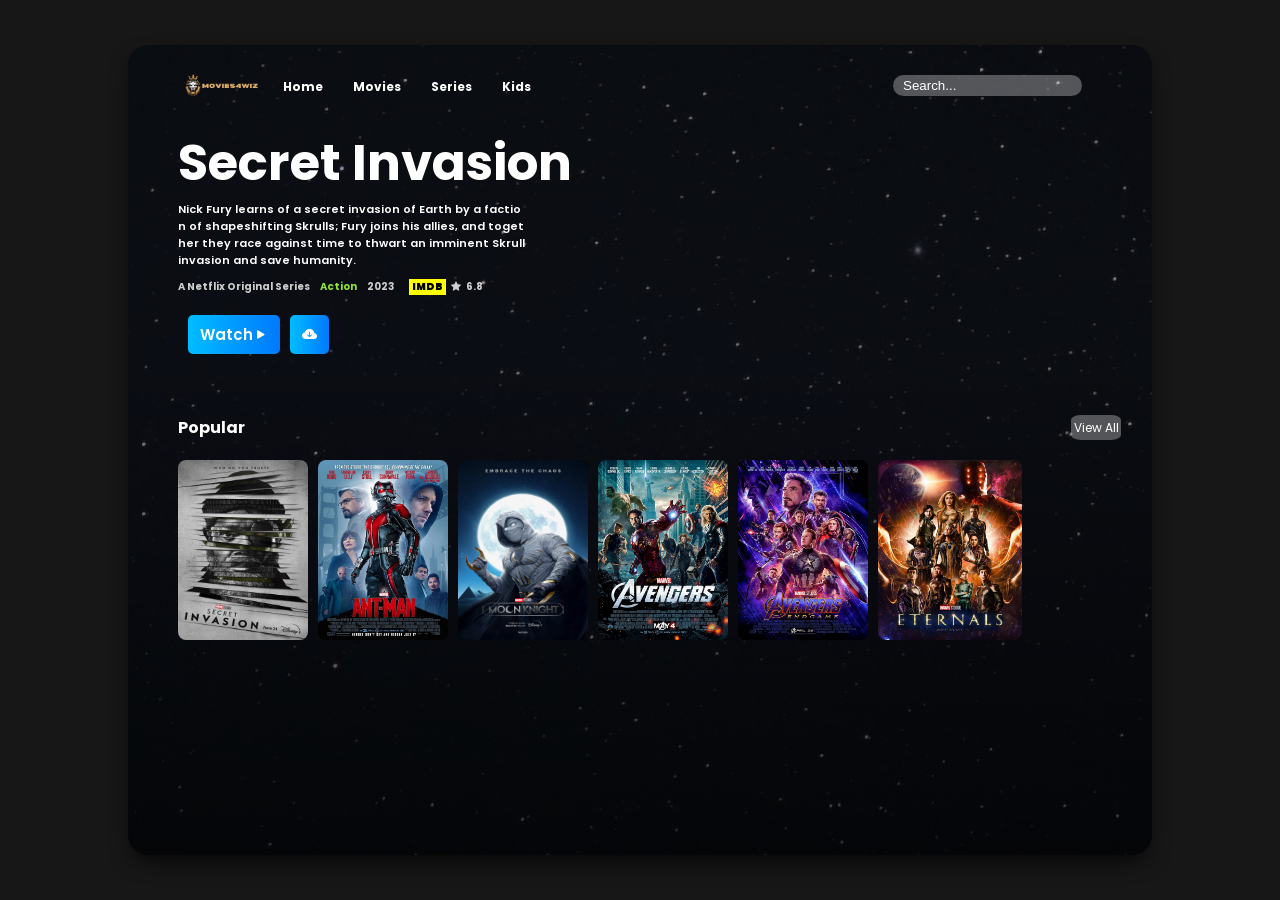
==== commit 19af39b0: "Add files via upload" ====
--- a/index.html
+++ b/index.html
@@ -1,6 +1,13 @@
 <!DOCTYPE html>
 <html lang="en">
 <head>
+    <!-- Google Tag Manager -->
+<script>(function(w,d,s,l,i){w[l]=w[l]||[];w[l].push({'gtm.start':
+new Date().getTime(),event:'gtm.js'});var f=d.getElementsByTagName(s)[0],
+j=d.createElement(s),dl=l!='dataLayer'?'&l='+l:'';j.async=true;j.src=
+'https://www.googletagmanager.com/gtm.js?id='+i+dl;f.parentNode.insertBefore(j,f);
+})(window,document,'script','dataLayer','GTM-5TZG8S6C');</script>
+<!-- End Google Tag Manager -->
     <meta charset="UTF-8">
     <meta http-equiv="X-UA-Compatible" content="IE=edge">
     <meta name="viewport" content="width=device-width, initial-scale=1.0">
@@ -12,6 +19,10 @@
     <title>Movies4WIZ</title>
 </head>
 <body>
+    <!-- Google Tag Manager (noscript) -->
+<noscript><iframe src="https://www.googletagmanager.com/ns.html?id=GTM-5TZG8S6C"
+height="0" width="0" style="display:none;visibility:hidden"></iframe></noscript>
+<!-- End Google Tag Manager (noscript) -->
     <header>
         <video src="video/secret_invasion.mp4"  muted></video>
         <nav>
@@ -19,7 +30,7 @@
                 <img src="img/logo.png" alt="">
                 <ul>
                     <li>
-                        <a href="/webb" id="home">Home</a>
+                        <a href="/" id="home">Home</a>
                     </li>
                     <li>
                         <a href="#" id="movies">Movies</a>
--- a/style.css
+++ b/style.css
@@ -537,6 +537,7 @@
         position: absolute;
         width: 520%;
         height: 320%;
+        top: -115%;
     }
     header nav .logo_ul ul li a{
         font-size: 15px;
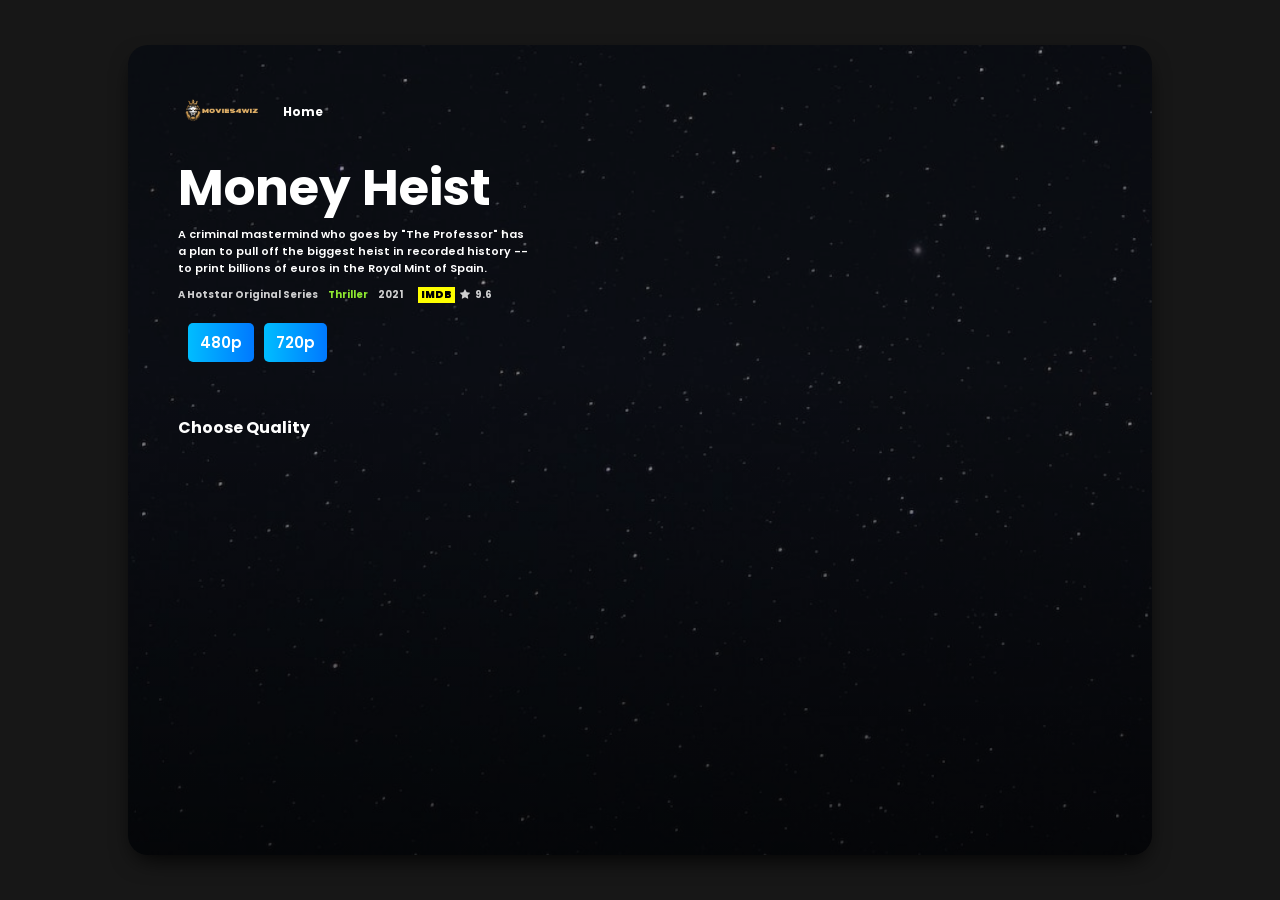
==== commit 39adb6f7: "Add files via upload" ====
--- a/index.html
+++ b/index.html
@@ -1,30 +1,18 @@
 <!DOCTYPE html>
 <html lang="en">
 <head>
-    <!-- Google Tag Manager -->
-<script>(function(w,d,s,l,i){w[l]=w[l]||[];w[l].push({'gtm.start':
-new Date().getTime(),event:'gtm.js'});var f=d.getElementsByTagName(s)[0],
-j=d.createElement(s),dl=l!='dataLayer'?'&l='+l:'';j.async=true;j.src=
-'https://www.googletagmanager.com/gtm.js?id='+i+dl;f.parentNode.insertBefore(j,f);
-})(window,document,'script','dataLayer','GTM-5TZG8S6C');</script>
-<!-- End Google Tag Manager -->
     <meta charset="UTF-8">
     <meta http-equiv="X-UA-Compatible" content="IE=edge">
     <meta name="viewport" content="width=device-width, initial-scale=1.0">
-    <meta name="description" content="Secret Invasion All Episodes. Episode 5 added.">
-    <meta name="keywords" content="secret invasion,movie4wiz, movie4wizonline, moviewiz, moviewiz online, wiz movie, movie4wiz.online,secret invasion cast,secret invasion episode 2,secret invasion release date,secret invasion reviews,secret invasion episodes,secret invasion episode 1,secret invasion rotten tomatoes,secret invasion comic,secret invasion episode 3,secret invasion ai,secret invasion ai art,secret invasion actors,secret invasion ai opening,secret invasion age rating,secret invasion agents of shield,secret invasion after credits,secret invasion av club,secret invasion agent ross,avengers secret invasion,avengers secret invasion 2023,avengers secret invasion release date,avengers secret invasion movie,agents of shield secret invasion,abigail brand secret invasion,avengers secret invasion comic,avengers secret invasion trailer,are skrulls evil in secret invasion,secret invasion boring,secret invasion budget,secret invasion breakdown,secret invasion brogan,secret invasion bad,secret invasion british prime minister,secret invasion beto,secret invasion book,secret invasion bad guy,secret invasion begin,ben mendelsohn secret invasion,black panther secret invasion,best secret invasion tie-ins,brie larson secret invasion,black knight secret invasion,best secret invasion comics,black widow secret invasion,black bolt secret invasion,chloe bennet secret invasion,will quake be in secret invasion,secret invasion cast episode 2,secret invasion common sense media,secret invasion characters,secret invasion cast elizabeth,secret invasion credits,secret invasion comic series,secret invasion credit scene,secret invasion computer screen,cast of secret invasion,cast of secret invasion release date,cast of secret invasion quake,cast of the secret invasion 1964,captain america secret invasion,christopher mcdonald secret invasion,cast of secret invasion trailer,captain marvel secret invasion,characters in secret invasion,secret invasion dalton,secret invasion director,secret invasion daredevil,secret invasion dna computer,secret invasion date,secret invasion dna,secret invasion deaths,secret invasion discussion,secret invasion daisy,disney plus secret invasion,disney secret invasion,daisy johnson secret invasion,disney plus secret invasion release date,download secret invasion movie,don cheadle secret invasion,deadpool secret invasion,disney secret invasion trailer,dermot mulroney secret invasion,does secret invasion lead to secret wars,secret invasion episode 2 easter eggs,secret invasion episode 2 cast,secret invasion easter eggs,secret invasion episode 1 recap,secret invasion episode 2 ending,secret invasion episode 2 post credit scene,emilia clarke secret invasion,emilia clarke secret invasion role,emilia clarke secret invasion character,everett ross secret invasion,emilia clarke marvel secret invasion,emilia clarke secret invasion reddit,empire magazine secret invasion,empire secret invasion,everything we know about secret invasion,epguides secret invasion,secret invasion filming locations,secret invasion flop,secret invasion frost beast,secret invasion first 5 minutes,secret invasion fury wife,secret invasion finger,secret invasion filmed in russia,secret invasion free stream,film secret invasion,film the secret invasion cast,funko pop secret invasion,fury secret invasion,film the secret invasion 1964,funko secret invasion,fantastic four secret invasion,funko pop nick fury secret invasion,filmyzilla secret invasion,full cast of secret invasion,secret invasion gravik,secret invasion giah,secret invasion groot,secret invasion graphic novel,secret invasion genre,secret invasion guardians of the galaxy,secret invasion game,secret invasion good,secret invasion generative ai,secret invasion girl,giah secret invasion,gravik secret invasion,getcomics secret invasion,guardians of the galaxy secret invasion,secret invasion episode guide,secret invasion gif,is secret invasion good,marvel secret invasion graphic novel,secret invasion parents guide,secret invasion how many episodes,secret invasion hill death,secret invasion harvest,secret invasion has begun,secret invasion how to watch,secret invasion harrison ford,secret invasion how long episodes,secret invasion he loves you,how many episodes will secret invasion have,how to read secret invasion,how old is nick fury in secret invasion,how many secret invasion comics are there,has secret invasion been delayed,how many episodes of secret invasion will there be,harrison ford secret invasion,how to watch secret invasion,how did secret invasion end,hercules secret invasion,secret invasion intro ai,secret invasion intro,secret invasion is bad,secret invasion ign,secret invasion in comics,secret invasion intro ai reddit,secret invasion interview,secret invasion in theaters,imdb secret invasion,is secret invasion a show or movie,is secret invasion a movie,is chloe bennet in secret invasion,is quake in secret invasion,is daisy johnson in secret invasion,is secret invasion out,is daisy johnson going to be in secret invasion,is quake going to be in secret invasion,illuminati secret invasion,secret invasion june 21,secret invasion jessica jones,secret invasion jessica drew,secret invasion june,secret invasion june 21st,secret invasion june 21 2023,secret invasion jewish,secret invasion jazz song,secret invasion justwatch,jambalaya secret invasion,jemma simmons secret invasion,jadwal tayang secret invasion,jadwal rilis secret invasion,jadwal secret invasion,cast of secret invasion daisy johnson,marvel secret invasion daisy johnson,alien invasion world secret monster jam,avengers secret invasion robert downey jr,secret invasion kree,secret invasion kang,secret invasion key issues,secret invasion kit harington,secret invasion kyle bradstreet,secret invasion kid friendly,secret invasion key art,secret invasion key comics,secret invasion skrull,kingsley ben-adir secret invasion,killian scott secret invasion,kevin feige secret invasion,kang secret invasion,kree secret invasion,kit harington secret invasion,kapan secret invasion rilis,kiedy secret invasion,marvel studios secret invasion watch kit,secret invasion leaked plot,secret invasion low ratings,secret invasion length,secret invasion low viewership,secret invasion lgbt,secret invasion location,secret invasion logo,secret invasion launch date,secret invasion leaked plot reddit,secret invasion logo png,loki secret invasion,leaked secret invasion trailer,lego secret invasion,list of secret invasion episodes,linkara secret invasion,secret invasion plot leak reddit,secret invasion trailer leak reddit,secret invasion metacritic,secret invasion marvel comics,secret invasion marvel release date,secret invasion marketing,secret invasion marvel timeline,secret invasion maria mom,secret invasion maria hill died,secret invasion machine,secret invasion maria's mother,marvel secret invasion,mcu secret invasion,marvel secret invasion trailer,marvel secret invasion comic,marvel secret invasion cast,marvel secret invasion movie,marvel secret invasion disney plus,movie secret invasion,marvel secret invasion characters,marvel studios secret invasion release date,secret invasion new episodes,secret invasion number of episodes,secret invasion next episode,secret invasion news,secret invasion numbers,secret invasion nick fury son,secret invasion not playing,secret invasion nick fury wife,secret invasion new rockstars,nick fury secret invasion,new secret invasion trailer,noel fisher secret invasion,new marvel movie secret invasion,new avengers secret invasion,nick fury secret invasion release date,new rockstars secret invasion,new marvel secret invasion,nick fury secret invasion funko pop,norman osborn secret invasion,secret invasion opening credits,secret invasion opening,secret invasion opening ai,secret invasion online free,secret invasion opening scene,secret invasion of cambodia,secret invasion official trailer,secret invasion omnibus reprint,olivia colman secret invasion,olivia colman secret invasion character,omnibus secret invasion,release date of secret invasion,what is the plot of secret invasion,secret invasion post credits,secret invasion poster,secret invasion plot,secret invasion premiere,secret invasion president,secret invasion plot leak,secret invasion prime minister,secret invasion password,secret invasion premiere date,plot of secret invasion,phil coulson secret invasion,poster secret invasion,punisher secret invasion,piece hall secret invasion,when does secret invasion take place,will phil coulson be in secret invasion,secret invasion quake,secret invasion queer,secret invasion queen veranke,secret invasion questions,secret invasion quake reddit,secret invasion qr code,secret invasion quotes,secret invasion quando esce,secret invasion qartulad,secret invasion que es,quake secret invasion,quake secret invasion comic,quake mcu secret invasion,quando esce secret invasion,que es secret invasion,quand sort secret invasion,que es secret invasion marvel,quando uscirà secret invasion,secret invasion rating,secret invasion release schedule,secret invasion recap,secret invasion release,secret invasion rating age,secret invasion rotten,secret invasion rhodey,release date secret invasion,reddit secret invasion,rege jean page secret invasion,read secret invasion,rhodey secret invasion,reddit secret invasion trailer,robert downey jr secret invasion,read secret invasion online,reading order secret invasion,rotten tomatoes secret invasion,secret invasion super skrull,secret invasion spoilers,secret invasion streaming,secret invasion sonya,secret invasion skrulls,secret invasion season 1,secret invasion soren,secret invasion season 2,secret invasion spoilers 4chan,secret invasion trailer,secret invasion timeline,secret invasion tv tropes,secret invasion theories,secret invasion talos,secret invasion total episodes,secret invasion title sequence,secret invasion twitter,secret invasion tv rating,the secret invasion,the secret invasion has begun,trailer secret invasion,the secret invasion cast,the secret invasion website,the secret invasion 1964 cast,tv tropes secret invasion,talos secret invasion,secret invasion using ai art,secret invasion uses ai,secret invasion union jack,secret invasion usa today,secret invasion unity day,secret invasion uk release date,secret invasion ukraine,secret invasion uk,secret invasion uscita,secret invasion updates,union jack secret invasion,uscita secret invasion,secret invasion release date uk,marvel secret invasion uk release date,secret invasion updates twitter,secret invasion data di uscita,secret invasion uscita disney plus,secret invasion uscita italia,secret invasion marvel uscita,secret invasion viewership,secret invasion villain,secret invasion vulture,secret invasion videos,secret invasion vs secret wars,secret invasion villains wiki,secret invasion venom,secret invasion veranke,secret invasion variety,secret invasion vanity fair,villain in secret invasion,vanity fair secret invasion,veranke secret invasion,marvel secret invasion villain,secret invasion #1 value,cast of secret invasion villain,secret invasion comic vine,secret invasion wiki,secret invasion website,secret invasion wingstop,secret invasion wingstop flavors,secret invasion watch online free,secret invasion writers,secret invasion where to watch,secret invasion woke,secret invasion who is a skrull,secret invasion where are the avengers,when does secret invasion come out,what is secret invasion,what is secret invasion mcu,when is marvel secret invasion coming out,when is secret invasion coming to disney plus,when is secret invasion set,what is secret invasion going to be about,who is the villain in secret invasion,xem phim secret invasion,secret invasion x-men,secret invasion explained,secret invasion review,secret invasion youtube,secret invasion yelena,secret invasion year,youtube secret invasion,youtube secret invasion trailer,young avengers secret invasion,secret invasion who do you trust,secret invasion runaways/young avengers read online,is secret invasion out yet,secret invasion runaways/young avengers,the secret invasion full movie youtube,secret invasion zygons,secret invasion ne zaman çıkacak,secret invasion ne zaman,marvel secret invasion ne zaman çıkacak,secret invasion zwiastun,secret invasion show release date,secret wars vs secret invasion,secret invasion 02tvseries,secret invasion 0123movies,secret invasion o czym jest,secret invasion 1 value,secret invasion summary,secret invasion 1-8,secret invasion 1st 5 minutes,secret invasion 1st episode,secret invasion 1 comic,secret invasion 123,secret invasion 1st episode explained,secret invasion 1 read online,1964 movie the secret invasion,the secret invasion 1964 imdb,secret invasion movie 1964 cast,the secret invasion 1964 ok.ru,the secret invasion (1964 full movie),the secret invasion 1964 trailer,deadpool vol 1 secret invasion,secret invasion 2 reddit,secret invasion 2023 release date,secret invasion 2008,secret invasion 2023 cast,secret invasion 2023 wiki,secret invasion 2022 reading order,secret invasion 2023 poster,secret invasion 2nd trailer,2023 secret invasion,secret invasion release date 2023,secret invasion 2022,secret invasion release date 2022,secret invasion comic 2022,secret invasion 2023 comic,secret invasion (spring 2023),is secret invasion coming in 2022,secret invasion 30nama,secret invasion trailer 3,secret invasion main characters,what is the secret invasion,secret invasion 4k wallpaper,secret invasion 4k,secret invasion 4 photos,secret invasion 4k images,secret invasion 4 minutes,secret invasion 4k download,secret invasion 480p download,4chan secret invasion,secret invasion trailer 4k,marvel phase 4 secret invasion,secret invasion #4,secret invasion 2022 #4,secret invasion phase 4,secret invasion 5 minutes,secret invasion 5 minute clip,secret invasion 5 minute trailer,secret invasion 5 minute preview,secret invasion 5 min clip,secret invasion 5mins,secret invasion phase 5,secret invasion issue 5,secret invasion #1 (of 5),marvel phase 5 secret invasion,mcu phase 5 secret invasion,secret invasion #5,secret invasion 6 episodes,secret invasion 616,secret invasion 6 episode event,secret invasion 720p dual audio,secret invasion 8 read online,secret invasion',9 secret steps,download,whatsapp download,gb whatsapp download,anydesk download,aadhar card download,vidmate download,instagram video download,instagram story download,zoom download,play store download,minecraft download,itunes download,download app store,download app,download adobe acrobat,download adobe reader,download adobe,download anydesk,download anaconda,download adobe creative cloud,download amazon app,download audacity,an whatsapp download,apk vidmate download,apk gb whatsapp download,as it was ringtone download,apk snaptube download,a downloader for instagram,a download app,download books for free,download blender,download battle.net,download bluestacks,download brave,download brave browser,download bing,download books,download box,download bluebeam,bgmi download,bgmi apk download,bluestacks download,birth certificate download,blender download,bittorrent download,betway app download,best ringtone download,business whatsapp download,birthday song download,download chrome,download cash app,download calculator,download chrome for mac,download citrix workspace,download chat gpt,download creative cloud,download cricut design space,download ccleaner,download curseforge,chrome download,covid certificate download,capcut apk download,code.visual studio.com/download,com.gb whatsapp download,com whatsapp download,com minecraft download,com movie download,com.fm whatsapp download,download discord,download dropbox,download duo,download download,download docker,download doordash,download disney plus,download dropbox app,download discord app,download duckduckgo,discord download,download whatsapp download,download vidmate download,download play store '' download,download gb whatsapp download,download minecraft download,download instagram download,download aadhar card download,download windows 10 download,download ringtone download,download excel,download edge,download epic games,download eclipse,download ea app,download excel for mac,download ea,download epic games launcher,download express vpn,download embedded video,e aadhaar download,eclipse download,e pan download,epic games download,earth google download,en whatsapp download,en whatsapp download apk,edu vpn download,edu python download,en windows 10 iso download,download firefox,download facebook,download fortnite,download free music,download fonts,download festival 2023,download facebook app,download from instagram,download free movies,download festival,facebook download,firefox download,facebook video download,free fire download,fm whatsapp download,free fire max download,from instagram download,from where to download aadhar card,for whatsapp download,f downloader,download google chrome,download google drive,download google chat,download git,download google play store,download games,download google earth,download google play,download google maps,download google,gb whatsapp download apk,google chrome download,google earth download,games download,gb whatsapp pro download,google play store download,gta 5 download apk,gb whatsapp download 53 mb,google drive download,download hulu,download honkai star rail,download hulu shows,download honey,download hp smart,download hbo max,download history,download handbrake,download hp smart app,download high sierra,how to download aadhar card,how to download pan card,how to download instagram reels,how to download play store,how to download minecraft,how to download video from facebook,how to download whatsapp,how to download gb whatsapp,how to download windows 10,how to download video from instagram,download instagram videos,download instagram,download itunes,download instagram story,download instagram photos,download itunes for windows,download instagram reel,download in spanish,download i94,download instagram post,instagram reels download,is vidmate a app download,is play store a download,i ringtone download,i whatsapp download,i downloaded a virus,download java,download jdk,download java 17,download java 11,download jupyter notebook,download java 8,download jdk 11,download java for mac,download java minecraft,download javascript,java download,jdk download,juice mp3 download,jjsploit download,jiocinema download,jio tv download,jre download,jdk 8 download,java 11 download,jupyter notebook download,download kali linux,download kindle app,download karen,download kindle,download kindle for pc,download kick vods,download karna hai,download kroger app,download karne wala,download khinsider,kali linux download,kuttymovies download,krnl download,kilimanjaro mp3 download,kesariya tera song download,kesariya song download,kgf ringtone download,kmspico download,kaadhal en kaviye song download,kahani suno 2.0 mp3 download,download league of legends,download link,download lyft,download linkedin video,download lockdown browser,download linux,download loom,download lightroom,download logitech g hub,download linux mint,league of legends download,lite facebook download,lol download,la la la song download,la la la mp3 song download,la vpn download,linux kali download,la la la ringtone download,la vpn free download,launcher minecraft download,download music,download minecraft,download microsoft teams,download music free,download messenger,download movies,download microsoft office,download microsoft word,download manager,download movies free,minecraft 1.19 download,mp3 song download,microsoft teams download,music download,movie download,messenger download,mozilla firefox download,minecraft 1.20 download,minecraft 1.18 download,download netflix,download notepad++,download notion,download netflix app,download netflix on mac,download node js,download nvidia drivers,download nordvpn,download netflix movies,download npm,notepad++ download,netnaija movie download,netflix download,node js download,new songs download mp3,nsdl pan download,new telugu movies download,new ringtone download,naa songs download,nid card download,download outlook,download office 365,download onedrive,download origin,download obs,download outlook for windows,download outlook for mac,download opera,download offline google maps,download overwatch 2,origin download,obs download,on and on mp3 song download,org movie download,on & on ringtone download,of whatsapp download,on instagram download,org.python download,org minecraft download,download python,download postman,download putty,download play store,download pandora,download powerpoint,download photoshop,download pdf,download python for windows,download pycharm,pan card download,python download,putty download,postman download,pycharm download,play store download apk,pinterest video download,pathan movie download,play store app download,download quickbooks desktop,download quickbooks desktop 2023,download quickbooks enterprise 2023,download quicken,download quota exceeded for this file,download quicktime,download qbittorrent,download qr code,download qr scanner,quick heal total security download,qgis download,qbittorrent download,quickbooks download,quick assist download,qbasic download,qoma mp3 download,quran download,qooapp download,q twins sobonana mp3 download,download ringtones,download roblox studio,download rufus,download rstudio,download ram,download reddit,download roku remote,download riot client,ringtone download,roblox download,rufus download,reels download,ration card download,rar download,roblox download apk,ringtone download tamil,r download for iphone,download spotify,download speed test,download speed,download steam,download slack,download snapchat,download soundcloud,download song,download skype,download soundcloud music,steam download,spotify download,snaptube apk download,skype download,snapchat download,songs download,slack download,song download mp3,story download,shortcut r download,download tiktok,download teams,download twitter,download twitch videos,download twitter gif,download tiktok video without posting,download telegram,download teamviewer,download time calculator,download textnow,tubidy mp3 download,to download whatsapp,to download aadhar card,to download play store,to download gb whatsapp,to download instagram reels,that that ringtone download,to download pan card,to download minecraft,to download vidmate,download ubuntu,download uber app,download unity,download utorrent,download ubisoft,download unity hub,download url,download ubuntu server,download ubuntu iso,download upload speed,utorrent download,ubuntu download,uc browser download,uidai aadhar download,ultraviewer download,uti pan download,uc browser apk download,unity download,umlando mp3 download,unifi controller download,download video,download valorant,download video from facebook,download video from link,download vlc,download video from any website,download visual studio code,download vscode,download vimeo video,download visual studio,vlc media player download,vs code download,voter id download,vpn download,vpn free download,valorant download,viber download,vaccine certificate download,videoder download,download windows 10,download whatsapp,download windows 11,download word,download windows 10 iso,download winrar,download windows 11 iso,download whatsapp app,download whatsapp for pc,download walmart app,windows 10 download,winrar download,whatsapp gb download,www.tubidy.com mp3 download,whatsapp gb apk download,www.anydesk.com download,www.aadhar card download,www.play store download,www.vidmate apk download,download xcode,download xfinity app,download xbox app,download xdefiant,download xampp,download xcode for mac,download xcode 14.2,download xbox 360 games,download xbox games,download xbox game pass,xampp download,xender download,xtra cool mp3 download,xvid video codec download for android,xvid codec download,xcode download,xbox app download,xxvi video player apk download,xinput1_3.dll download,xender apk download 2022,download youtube video converter --,download youtube mp4 --,download youtube mp3 --,download youtube app,download youtube videos mac,download youtube thumbnail,download youth ministry,download youtube videos to iphone,download youtube videos mac free,download youtube videos android,youtube app download,youtube shorts download,youtube download apk,y2mate video download,yo whatsapp download,youtube go download,youtube vanced apk download,youtube video download vidmate,yandere simulator download,yas download,download zoom,download zoom app,download zoom for mac,download zoom windows,download zelle,download zedge,download zotero,download zoom client,download zoom recording,download zoom for pc,zoom download for pc,zotata mp3 download,zoom download mac,zapya download,zoom download for windows 10,zotero download,zupee app download,zip file download,zenka loan app download,download 0365,download 0365 apps,download 0b/s,download 010 editor,download 007,download 0 complete wow,download 0365 offline installer,download 007 nightfire,download 0xc00007b,download 007 nightfire pc,0xc000007b download,02tvseries movies download free,02 oxlade mp3 download,02tvseries movies download,02tvmovies series download,0gomovies app download,o2tvseries app download,0xc00007b dll download,0008 song download mp3,0xc00d5212 codec download,download 1password,download 1099 form,download 1040 form,download 1password for mac,download 1password for windows,download 1password 8,download 123movies app,download 1password chrome extension,download 1095 a form,download 194,1xbet download,1.19 minecraft download,15g form download,1.20 minecraft download,1.18 minecraft download,1.19.10 minecraft download,1.17 minecraft download,1.19.20 minecraft download,1.19.2 minecraft download,1.19 minecraft download free,download 2023,download 20 festival,download 2022,download 2023 calendar,download 2021 tax return,download 22h2,download 26as,download 22h2 windows 10,download 23andme raw data,download 2021 turbotax,2022 tamil movies download,295 song download,2022 tamil movies download tamilrockers,2023 tamil movie download,2022 tamil movies download isaimini,2022 telugu movies download,2022 tamil movies free download,2023 tamil movies download tamilrockers,2023 download festival,2022 gb whatsapp download,download 3utools,download 365,download 3d models,download 3d printer files,download 360 app,download 3ds games homebrew,download 360,download 3ds games to sd card,download 3d bowling,download 3dmark,3utools download,3movierulz.com download,3 movie songs download,3 idiots full movie download,3d model free download,3d paint download,32 bit java download,365 office download,3.5 .net framework download,360 fusion download,download 4k video,download 4k wallpapers,download 4.8 .net framework,download 4k video from youtube reddit,download 4k video downloader crack,download 4.6.1 .net framework,download 4k video from youtube studio,download 4k video sample,download 4k capture utility,download 4k77,4k movies download,4k wallpaper for pc 1920x1080 download,4k hd wallpapers free download,4k video download,4k movies download hindi,45 black sherif mp3 download,4k download,4rabet app download,4.7.2 .net framework download,4.8 .net framework download,download 5m,download 5kplayer,download 5g,download 5160 avery template,download 50 cent songs,download 5/3 bank app,download 5e character sheet,download 53 app,download 5257e form,download 5 minute timer,52 bars song download,5movierulz 2023 download,5k player download,www.movierulz.com download 2022,52 gaj ka daman download,555 mix update 10.0 download,5th class marksheet download,movierulz.tv download,5d planner download,download 64 bit java,download 64 bit windows 10,download 64 bit or 32 bit,download 64 bit,download 64 bit excel,download 64 bit itunes,download 64 bit teams,download 64 bit roblox,download 60 seconds,60 lakh song download mp3,64 bit java download,64 bit download windows 7,6uff badda dan mp3 download,64 bit download windows 10,64 bit itunes download,64 bit winrar download,64-bit download windows 11,64 bit download windows 8,download 7 zip,download 7z,download 7-eleven app,download 7tv,download 720p movies for mobile,download 7tv emotes,download 7shifts,download 777,download 7 days to die,download 7.1 surround sound,7 zip download,777 charlie movie download,7movierulz 2023 download,7 movierulz tamilrockers 2022 download,7 movierulz apk download 2022,7g rainbow colony songs download,7 12 download,777 charlie movie download tamilrockers,7movierulz.tc download kannada,movierulz.tc download kannada 2022,download 8 ball pool,download 8x8,download 8x8 desktop app,download 8 ball,download 8 ball pool miniclip,download 80s music,download 88 fortunes,download 8k video sample,download 8x8 for desktop,download 8949 form,8x8 download,8 ball pool download,8 parche song download,83 movie download,802.11n driver download,8 raflaan mp3 song download,83 movie download in tamil,8 ball pool download pc,8 parche song mp3 download,8 ball pool aim free download,download 9anime app,download 99 cent store app,download 911,download 941 form,download 941 form 2020,download 94.5,download 941 form 2021,download 990,download 97.1 wqmg,download 99 moons,9jaflaver music 2022 download,9ja music download,9xmovies download,918kiss download,9xmovies marathi movie download,9apps download apkmonk,90s tamil songs download,9xflix movie download,94 flow song download,96 movie download in tamil,movie downloader,netnaija movie downloader,netnaija movie downloader app,movierulz movie downloader,free movie downloader,online movie downloader,fz movie downloader,tubidy movie downloader apk,soap2day movie downloader,all movie downloader,fast movie downloader free download,movie downloader apk,movie downloader app,movie downloader app for android,movie downloader app for pc,movie downloader app for iphone,movie downloader apk mod,movie downloader app for free,movie downloader apk for pc,movie downloader app for pc windows 10,movie downloader app 123 movies,apk movie downloader,afdah movie downloader android,android movie downloader,all movie downloader website,any movie downloader,axe movie downloader,app movie downloader,anime movie downloader app,afdah info movie downloader android,movie downloader by link,movie downloader bot telegram,movie downloader best app,movie downloader best website,movie downloader browser,movie downloader bilibili,movie downloader best,movie downloader best site,movie downloader box,movie download bollywood,best movie downloader,best movie downloader app,box movie downloader,bittorrent movie download,bilibili movie downloader,best movie downloader for pc,best movie downloader apk,bflix movie downloader,best movie downloader website,bollywood movie download,movie downloader chrome,movie downloader chrome extension,movie downloader codes,movie downloader copy paste,movie download.com 2022,movie download.com free,movie download cartoon,movie download.com tamil,movie download.com bollywood,movie download cg,cleverget video downloader,cartoon movie download,chrome movie downloader,crackle movie downloader,crackle movie downloader app,chinese movie download,cartoon movie downloader app,cinema movie downloader,cg movie download,cloud stream movie downloader,movie downloader download,movie downloader download apk,movie downloader desktop,movie downloader download for pc,movie download doctor g,movie download dubbed tamil,movie download dada,movie download doraemon,movie download don,movie download dasara,download movie downloader,download movie downloader apk,download movie downloader app,download movie downloader for pc,disney movie downloader,dailymotion movie downloader,download yts movie downloader apk,download netnaija movie downloader,download movie downloader apk for pc,download free movie downloader,movie downloader extension,movie downloader exe,movie downloader extension firefox,movie download english,movie download english 2022,movie download english subtitles,ek villain returns movie download,movie download evil dead rise,movie download english tamil,movie download elemental,einthusan movie downloader,ep movie downloader,english movie download,ep movie downloader for pc,ep movie downloader apk,easy movie downloader,ep movie downloader luganda,extreme movie downloader,english movie downloader app,express files movie downloader software,movie downloader free,movie downloader for pc,movie downloader free online,movie downloader for chromebook,movie downloader for iphone,movie downloader for android,movie downloader for mac,movie downloader for firestick,movie downloader for laptop,movie downloader free app,fast movie downloader apk,free movie downloader app,free online movie downloader,free movie downloader for pc,fz movie downloader apk,facebook movie downloader,free full movie downloader app,movie downloader github,movie downloader ghostware,movie download google drive,movie download gujarati,movie download google,movie download goojara,movie download gadar 2,movie download goku,movie download ghost,movie download god father,goojara movie downloader,goku movie download,goojara movie downloader apk,google movie downloader,gujarati movie download,gomovies movie downloader,go movie downloader,github movie downloader,getintopc video downloader,graboid movie downloader software,movie downloader hd,movie download hindi,movie download hollywood,movie download hub,movie download hulu,movie download horror,movie download hdhub4u,movie download hollywood website,movie download hd website,movie download hd tamil,movie hd download,hdpopcorns movie downloader,hollywood movie download,hotstar movie downloader,hoichoi movie downloader,how to download movies on movie downloader app,hd movie downloader apk,hd movie downloader for pc,how to use movie downloader app,hindi movie download app,movie downloader iphone,movie downloader ios,movie download in hindi,movie download in tamil,movie download in hindi filmyzilla,movie download in isaimini,movie download in tamilrockers,movie download in tamil isaimini,movie download ibomma,movie downloader in laptop,imdb movie downloader,ibomma movie download,internet movie downloader,instagram video downloader,indian movie download,iphone movie downloader,install movie downloader,imdb movie downloader online,ibomma movie downloader,ios movie downloader,movie download jio rockers,movie download jalshamoviez,movie download jio rockers tamil,movie download jack the giant slayer,movie download joker,movie download judwaa 2,movie download jack sparrow,movie download jab we met,movie download jackpot,movies download jio,jio cinema movie download,jiocinema movie downloader,jex movie download,jio cinema movie downloader online,java movie downloader,jio movie download,juice mp4 movie downloader free download,jw player movie downloader,jiocinema video downloader online,justwatch movie download,movie download karne wala app,movie download kannada,movie download kannada 2022,movie download kerala story,movie download kuttymovies 2023,movie download kantara,movie download kabir singh,movie download khatrimazafull,movie download korean,movie download kerala,kissasian movie downloader,kutty movie download,korean movie downloader app,kannada movie download,kickasstorrent movie downloader,kissasian movie downloader online free,kdrama movie downloader app,kdrama movie downloader,korean movie download site,korea movie downloader,movie downloader link,movie downloader laptop,movie downloader list,movie downloader loklok,movie downloader latest apk,movie download link telegram,movie download link tamil,movie download latest,movie download laal singh chaddha,movie download love story,loklok movie downloader,link movie downloader,latest movie download,lime movie downloader,latest movie downloader app,laptop movie downloader,list of movie downloader,latest movie downloader apk,latest tamil movie download,legit movie downloader,movie downloader mp3,movie downloader mod apk,movie downloader mac,movie downloader movie download app,movie downloader movie download,movie downloader mobile,which movie downloader is the best,what is the best free movie downloader app,movie apps to download movies,mp4 movie downloader,mp3 movie downloader,myflixer movie downloader,mp4 movie downloader apk,mp4 movie downloader for pc,movie download new,movie download netflix,movie download no wifi,movie downloader no ads,movie downloader net,movie downloader near me,movie downloader new version,movie downloader no ads apk,movie download new website,movie download nigeria,netflix movie downloader,new movie download,netflix movie downloader apk,naija movie download,netflix movie downloader online,netnaija movie downloader apk,netnaija movie downloader app for android,new movies download app,movie downloader online,movie downloader online free,movie downloader offline,movie downloader on pc,movie downloader offline free,movie downloader on laptop,movie downloader on iphone,movie downloader old version,movie downloader on mac,movie download on android,online movie downloader free,openload movie downloader,openload movie downloader hindi,online movie downloader sites,offline movie downloader,old movie download,openload movie downloader online,opera mini movie downloader apk,online netflix movie downloader,movie downloader pc,movie downloader pro apk,movie downloader play store,movie downloader paste link,movie downloader premium apk,movie downloader popcorn,movie download pirate,movie downloader plugin,movie downloader pro,movie downloader pc free,pinoy movie downloader,putlockers movie downloader,popcorn movie downloader,putlockers free movie downloader,pc movie downloader,punjabi movie download,pinoy movie downloader apk,phoenix movie downloader,popcorn time movie downloader apk,pc movie downloader app,movie download quora,movies download quality,movie quotes download,download movie qodrat,download movie queen of hearts,download movie quaid e azam zindabad,download movie qorin,download movie q,download movie quills 2000,download movie queen of katwe,quick movie downloader,quality movie download,quick movie downloader app,iqiyi movie downloader,high quality movie download,movie from q,q movie review,movie downloader reddit,movie download rrr,movie download rajbet,ram setu movie download,movie download romantic,movie download rdx,movie ringtones download,movie download ram leela,movie download red,movie download rrr hindi,reddit movie downloader,rdx movie download,rajbet movie download,rido movie download,real movie download,romance movie download,tamilrockers movie download,movierulz movie downloader kannada,ok.ru movie download,movie downloader sites,movie downloader software,movie downloader site free,movie downloader site for android,movie downloader site for laptop,movie downloader software for windows 10,movie downloader side,movie downloader software for pc,movie downloader series,movie download site list,snaptube movie downloader,ssr movie downloader,sflix movie downloader,sockshare movie downloader,snaptube movie downloader apk,showbox movie downloader,site movie downloader,south movie download,streamtape movie downloader,movie downloader to watch offline,movie download tamil,movie download telugu,movie download tamilrockers,movie download telegram channels,movie download tamil 2023,movie download to iphone,movie download to phone,movie download telegram bot,movie download torrentz2 download,tubidy movie downloader,tagalog movie downloader,toxicwap movie downloader,tubidy movie downloader apk free,tamilyogi movie downloader online,tubi movie downloader,tubemate movie downloader,telegram movie download,the best movie downloader app,movie downloader unblocked,movie downloader url,movie downloader website,utorrent movie downloader,url movie downloader,utorrent movie downloader for pc windows 10,utorrent movie downloader apk,uptodown movie downloader,utorrent movie downloader online,utorrent movie downloader apk for pc,uc browser movie downloader,utorrent free movie downloader for pc,unblocked movie downloader,movie downloader vidmate,movie downloader via link,movie downloader video,movie downloader version 1.1,movie downloader vpn,movie download vegamovies,movie download varisu,movie download ved,movie download vikram vedha,movie download vivah,vidmate movie downloader,vivamax movie downloader,vk movie downloader,video movie downloader,video downloader movie downloader app,vimeo movie downloader,vega movie download,vidmate movie downloader for pc,vidmate movie downloader app,vlc movie downloader,movie downloader website free,movie downloader with link,movie downloader with subtitle,movie downloader website for pc,movie downloader website link,movie downloader without watermark,movie download website name,movie downloader website for android,movie downloader watch offline,website movie downloader,www.torrent movie downloader.com,www.movie downloader,web movie downloader,website movie downloader free,www.movie downloader free,www.netnaija movie downloader.com,what is the fastest movie downloader,xyz movie download,xbox movie download,movie downloader for windows xp,airtel xstream movie download,downloaded movie not playing,movie downloader youtube,movie downloader yts,movie downloader yts apk download,movie download yellow app,movie download yogi,movie download yoruba,movie download yaariyan,download movie you can live forever,y2mate netflix movie downloader,yts movie downloader apk,youtube movie downloader for pc,yts movie downloader mod apk,youtube movie downloader app,y2mate netflix movie downloader crack,yes movie downloader,youtube movie downloader mac,youtube movie downloader apk,movie download zone,movie download zone bd,movie download zilizotafsiriwa kiswahili,movie download zip file,movie download zombie,movie download zilla,download movie za kihindi zilizotafsiriwa kiswahili,download movie zindagi na milegi dobara,download movie zwigato,movie zoom download,zee5 movie downloader,zee5 movie downloader online,movie za kihindi zilizotafsiriwa kiswahili download,movie zilizotafsiriwa kiswahili 2022 download,movie zilizotafsiriwa kiswahili download,a to z movie download,how can i download movies from chrome,can i download movies from google,movie download 00,download movies 02tvseries,tamil movie download 022,tamil movie download 02,tamil movie download 023,0123movies downloader,02 movie download,where can i download movies for free offline,where can i download movies to watch offline,why can't i download movies,movie downloader 1.1,movie download 123mkv,movie download 1080p filmyzilla,movie download 1xbet,movie download 111,movie download 100 mb,movie download 1122.blogspot.com,movies download 1080p bollywood,download movie 1920 evil returns,download movie 13b,123 movie downloader,123movies movie downloader,1337× movie downloader site,123 online movie downloader,1337 movie downloader site,1dm movie downloader,1234 movie downloader,123 mkv movie downloader,1337 movie downloader app for android,1xbet movie download,movie download 2023,2k movie download,tamil movie download 2022,2022 movie downloader app,tamil movie download 2023,2015 movie download,2008 movie download,2010 movie download,2003 movie download,24 movie download,movie downloader 3.1,movie download 300,movie download 3 idiots,movie download 3 idiots full hd,movie download 360,movies download 300mb mkv,movie 3 download,download movie 3 idiots in 1080p,movie 3 download telugu,3movierulz movie downloader,3gp movie downloader apk,3d sbs movie download,3 idiots movie download,movie downloader. 3.1,movie downloader. 1.0. 3.2,movie downloader 3.7,3 movie songs download,3gp movie downloader,4movierulz movie downloader,4k movie downloader apk,4hub movie download,movie4k music downloader,what does it mean to download a movie,what to download movies for free,movies download 5.1,download movie 500 days of summer,download movie 5 in 1,download movie 500 days of summer in hindi,download movies 5.1 surround sound,movie download top 5 site,tamil movie download 5.1,movie download in 5g,movie download 6-5=2,5 movierulz movie downloader,top 50 movie download,top 5 movie download,top 5 movie download app,simple way to download movies,download movie 6/45,download movie 60 fps,brahmastra movie download 60fps,how can i download movies easily,can i download a movie from prime,6 to tv and movie downloader,movie downloader for iphone 6,different site to download movies,which site to download movies,movie download 720p filmyzilla,movie download 7,movie download 7 star,bhediya movie download 720p,farzi movie download 720p filmywap,bhediya movie download 720p filmyzilla,gujarati movie download 720p,shiddat movie download 720p,lakshya movie download 720p,hawa movie download 720p,7 star movie download,7 star hd movie downloader,downloader.world 777 movie,7 movie download,window 7 movie download,movie downloader for pc windows 7,youtube video downloader for windows 7,free movie downloader for windows 7,movie downloader for iphone 7,free youtube movie downloader for windows 7,movie download 83,movie 8k download,download movie 83 world cup,download movie 83 filmyzilla,movies 8 download,tamil movie download 83,where can i download movies to usb,8 movie download,movie downloader for pc windows 8,movie downloader app for pc windows 8,movie downloader for windows 8,download free movie downloader for windows 8,where can i download full movies for mobile,can you download movies on google play,where can i download full movies,movie download 9xflix,movie download 9,movie download 90s,movie 950 download,movie 99 download,download movie 99 moons,download movie 9 1/2 weeks,download movie 9 song,download movie 9jarock.com,movie 9x download,9anime video downloader,9xmovies download,9apps movie download,9apps movie downloader,9 movie download,different sites to download movies,download 90s bollywood movies,movie,movies near me,movies,movies in theaters,movie theaters near me,movies out now,elvis movie,mario movie,movies to watch,smile movie,barbie movie,movie theater,megan movie,nope movie,amsterdam movie,fall movie,movie apps,movie amc,a movie starring chris hemsworth,a scary movie,a movie theater,a movie with chris hemsworth,a movie in spanish,about pathan movie,a movie starring tom hanks,movie box office,movie book club,movie bistro,movie box app,barbarian movie,babylon movie,bee movie script,bros movie,beast movie,bad guys movie,blonde movie,bullet train movie,bhool bhulaiyaa 2 full movie,movie characters,movie channel,movie coming out in 2023,movie cherry cast,movie camera,cast of the super mario bros. movie,cars movie,cast of teen wolf the movie,champions movie,coda movie,cobra movie,chup movie,community movie,circus movie,cast of scary movie,movie download,movie drive in,movie director,movie drinking games,movie database,dungeons and dragons movie,drive in movie theater,downton abbey movie,diary of a wimpy kid movie,devotion movie,dog movie,dune movie,drive movie,demon slayer movie,doraemon movie,movie extraction,movie elemental review,movie eatery,movie editor,elvis movie 2022,elf movie,easter sunday movie,english movie,epic movie,emancipation movie,erin brockovich movie,enemy movie,escape room movie,movie from,movie franchises,movie for kids,movie finder,fnaf movie,free movie websites,flash movie,full movie pathan,full movie pushpa,fmovies apk,from horror movie,f movies.inc,movie genres,movie grill,movie grill near me,ghosted movie,greenland movie,get out movie,gold movie,genius movie,gifted movie,grease movie,grinch movie,greyhound movie,glass movie,movie house,movie hypnotic,hindi movie,how to download a movie,how to download pathan movie,how to download tamil movie,how is pathan movie,how much is the mario movie,how much is the movie theater,how much is the movie theater near me,movie in theater,movie in spanish,movie ideas,movie in the park,movie in theaters now,i bomma telugu movie com,i movie download,i movie free download,i movie cast,is it scary movie,i movie songs,in the movie theater,imovie app,movie jesse stone,movie jennifer lawrence 2023,movie joshua,jesus revolution movie,julia roberts new movie,jeffrey dahmer movie,joker movie,jeff dahmer movie,jersey movie,jason statham movie list,juno movie,john wick 4 full movie,jason bourne movie,movie kandahar,kantara movie,kgf chapter 2 full movie,kgf 2 full movie,karen movie,knives out movie,krampus movie,katmoviehd,kannada movie,king arthur movie,kabir singh full movie,movie listings,movie listings near me,love movie,luck movie,liger movie,l movies,la movie theaters,la barbie movie,la to vegas movie,l movie theaters near me,la movie times,l movie theater,movie maker,movie mother,movie musicals,movie movie,movie madness,missing movie,menu movie,movie hindi movie,movie theater movie,movie pathan movie,m movies schedule,movie tamil movie download,movie near me,movie news,movie night,movie night ideas,movie night snacks,netnaija movie download,new movie,nefarious movie,nobody movie,not okay movie,new movie releases,new hindi movie 2022,need for speed movie,new hunger games movie,movie out now,movie on netflix,movie out,movie out in theaters,oppenheimer movie,old movie,orphan movie,o movie trailer,on the air movie,o movie cast,on the menu movie,org movie download,on the run movie,movie posters,movie projector,movie premiere,pathan movie,pearl movie,prey movie,plane movie,pathan movie download,pathan full movie,pushpa full movie,pearl harbor movie,paw patrol movie,persuasion movie,movie quotes,movie quote search,movie quote finder,movie quiz,movie quotes funny,movie queen victoria,movie quotes about life,movie quote trivia,queen movie,qala movie,quintessential quintuplets movie,quasi movie,quarantine movie,queen bees movie,queenpins movie,quentin tarantino next movie,queen movie cast,queen charlotte movie,movie releases 2023,movie reviews,movie releases,movie recommendations,movie releases july 2023,movie ratings,movie rating system,movie releases june 2023,rrr movie,ratatouille movie,run movie,rdx movie,rrr full movie,radio movie,red movie,romeo and juliet movie,rv movie,ready or not movie,movie showtimes,movie showtimes near me,movie studio grill,movie spoiler,movie series,movie streaming sites,movie stars,movie sites,super mario movie,scary movie,scooby doo movie,sisu movie,shazam movie,spirited movie,south movie,scary movie 2,movie tavern,movie times,movie theatre near me,movie theater showtimes,movie times near me,movie trailers,the menu movie,the whale movie,the super mario bros. movie,tar movie,the fall movie,the barbie movie,the barbarian movie,the elvis movie,the smile movie,the movie nope,movie up characters,uncharted movie,us movie,up movie,uncharted 2 movie,us marshals movie,uhd movie,unhinged movie,unstoppable movie,umma movie,upgrade movie,movie vacation,movie villains,movie video,vegas movie,vikram movie,ved movie,vengeance movie,varisu movie download,vacation movie,valerian movie,virupaksha movie,vikram movie review,vertigo movie,movie websites,movie wordle,movie with jennifer lawrence,movie websites free,movie with lala kent,movie web app,movie where time is money,movie with bo derek,whale movie,what is the movie nope about,what is the movie smile about,what is the movie tar about,what is the movie babylon about,what is the movie the menu about,what is the barbie movie about,what is the movie amsterdam about,what is the movie megan about,movie x cast,movie x trailer,movie xd meaning,movie xd,movie xyz,movie x explained,movie x reviews,x horror movie,xscape movie theater,xanadu movie,x files movie,xscape movie,#xmas hallmark movie,xd movie,x fast movie,x movie explained,x movie parents guide,movie you,movie youtube,movie yellowstone,yesmovies,yesterday movie,yashoda movie,yaanai movie,yashoda movie review,youtube movie,yellowstone movie,you movie,yashoda full movie,yuvarathnaa full movie download in hindi,movie z trailer,zodiac movie,zoom movie,zoolander movie,zombie movie,zola movie,zombies 3 full movie,zulu movie,zoom movie cast,zero movie,zorro movie,movie 007,movie 07,movie 00520,movie 0122,movie 08081,movie 007 cast,movie 07.lol,0go movie,02 movie,007 movie,0gomovie malayalam,02tv movie series,0go malayalam movie online,02 tamil movie,007 new movie,0gomovies hindi movie,007 movie order,movie 16,movie 14,movie 1923,movie 10 cast,movie 1941 cast,1917 movie,1984 movie,13 lives movie,1922 movie,13 movie,1408 movie,1920 london full movie,1920 movie,10 commandments movie,1923 movie,movie 2023,movie 2022,movie 2024,movie 2023 list,2012 movie,2018 movie,2023 movie releases,21 movie,2022 tamil movie download,2022 movie,2023 tamil movie download,2023 movie,2022 tamil movie download isaimini,2022 new movie,movie 300 cast,movie 34,365 days movie,300 movie,3 idiots full movie,365 movie,365 days full movie youtube,365 days 2 full movie,3096 days movie,355 movie cast,355 movie,3 idiots full movie download,movie 43 cast,movie 43 streaming,movie 43 trailer,movie 43 where to watch,movie 43 netflix,movie 43 basketball,movie 47,4dx movie theater,42 movie,4dx movie theater near me,48 hours movie,4d movie theater near me,4d movie,4movierulz kannada movie,4 years movie,43 movie,4k movie,movie 53,movie 5 to 7 cast,movie 56,50 cent movie,50 shades of gray movie,5 nights at freddy's movie,50/50 movie,500 days of summer full movie,5 in 1 full movie,5movierulz kannada movie,560p movie,5 movies,5 movie tuesday,movie 65 trailer,movie 65 reviews,movie 61 cast,movie 65 streaming,movie 65 cast,movie 65 release date,65 movie,65 million years ago movie,65 movie review,6 movies,69 samskar colony movie online,61 movie,6 feet apart movie,6th sense movie,65 movie cast,6/45 korean movie,movie 75,movies7,777 charlie movie download,777 charlie full movie,7 star movie,7 hit movie,777 charlie movie download tamilrockers,777 charlie movie,7 deadly sins movie,7movierulz kannada movie 2023,777 charlie hindi movie,movie 80 for brady cast,movie 88,movie 80 for brady near me,83 movie,80 for brady movie,8 mile movie,8 seconds movie,83 movie download,80s movie,83 full movie,87th movie theater,83 movie download in tamil,8mm movie,movie 9 to 5 cast,movie 90s,9xflix movie,9 to 5 movie,96 movie,9/11 movie,9xmovies marathi movie download,9xflix bhojpuri movie,96 movie download in tamil,9x gujarati movie download,90s movie,secret invasion episode 5,secret invasion episode 5 release date,secret invasion episode 5 release time,secret invasion episode 5 recap,secret invasion episode 5 runtime,secret invasion episode 5 trailer,secret invasion episode 5 spoilers,secret invasion episode 5 review,secret invasion episode 5 leaks,secret invasion episode 5 online,secret invasion episode 5 cast,secret invasion episode 5 and 6 leak,secret invasion explained,secret invasion summary,what is secret invasion,secret invasion show release date,episode 5 invasion,invasion episode 5 recap,the secret of bay 5b spoiler,secret invasion characters,secret invasion episodes,secret invasion release date,what is the secret invasion,secret invasion episode 5 full episode,secret invasion episode 5 free online,secret invasion main characters,secret invasion first episode date,invasion episode 5 reddit,secret invasion episode 5 leaks reddit,secret invasion episode 5 length,marvel secret invasion explained,secret invasion show cast,secret invasion episode 5 plot,secret invasion episode 5 promo,secret invasion episode 5 preview,secret invasion episode 5 predictions,secret invasion review,queen's gambit episode 5 recap,secret city season 2 episode 5 recap,secret invasion episode 5 title,secret invasion episode 5 talos,secret invasion episode 5 theories,secret invasion cast,the secret invasion,the secret invasion trailer,secret invasion episode 5 videos,secret wars vs secret invasion,v invasion extraterrestre capitulo 1,v invasion extraterrestre serie completa,secret invasion episode 5 watch free,secret invasion episode 5 watch online,w5-a secret exit,episode 5 explained,secret invasion x-men,secret invasion x-men read online,youtube secret invasion,secret.invasion,invasion season 1 episode 5 recap,secret invasion 1-8,invasion' episode 2 recap,invasion recap episode 5,3 episode 5,invasion episode 4 recap,episode 6 invasion,invasion episode 6 recap,hidden season 2 episode 5 recap,secret army season 2 episode 5,secret chicken season 2 episode 5,secret princess season 2 episode 5,emma's secret season 2 episode 5,invasion episode 7 recap,secret invasion 8,invasion episode 8 recap,episode 9 invasion,invasion episode 9 explained,,">
+    <meta name="description" content="download secret invasion . Episode 5 added.">
     <link rel="stylesheet" href="style.css">
     <link rel="shortcut icon" href="img/favicon.png" type="image/x-icon">
     <link rel="stylesheet" href="https://cdn.jsdelivr.net/npm/bootstrap-icons@1.10.5/font/bootstrap-icons.css">
-    <title>Movies4WIZ</title>
+    <title>Secret Invasion | Series</title>
 </head>
 <body>
-    <!-- Google Tag Manager (noscript) -->
-<noscript><iframe src="https://www.googletagmanager.com/ns.html?id=GTM-5TZG8S6C"
-height="0" width="0" style="display:none;visibility:hidden"></iframe></noscript>
-<!-- End Google Tag Manager (noscript) -->
     <header>
-        <video src="video/secret_invasion.mp4"  muted></video>
+        <img src="" alt="" id="video">
         <nav>
             <div class="logo_ul">
                 <img src="img/logo.png" alt="">
@@ -32,51 +20,30 @@
                     <li>
                         <a href="/" id="home">Home</a>
                     </li>
-                    <li>
-                        <a href="#" id="movies">Movies</a>
-                    </li>
-                    <li>
-                        <a href="#" id="series">Series</a>
-                    </li>
-                    <li>
-                        <a href="#" id="kids">Kids</a>
-                    </li>
                 </ul>
             </div>
-            <div class="search_user">
-                <input type="text" placeholder="Search..." id="search_input">
-                <div class="search">
-                    <!--<a href="#" class="card">
-                        <img src="img/the boys.jpg" alt="">
-                        <div class="cont">
-                            <h3>The Boys</h3>
-                            <p>Action, 2021 , <span>IMDB</span><i class="bi bi-star-fill"></i> 9.6</p>
-                        </div>
-                    </a>-->
-                </div>
-            </div>
+            
         </nav>
         <div class="content">
             <h1 id="title">Money Heist</h1>
             <p id="desc">A criminal mastermind who goes by "The Professor" has a plan to pull off the biggest heist in recorded history -- to print billions of euros in the Royal Mint of Spain.</p>
             <div class="details">
-                <h6>A Netflix Original Series</h6>
+                <h6>A Hotstar Original Series</h6>
                 <h5 id="gen">Thriller</h5>
                 <h4 id="date">2021</h4>
                 <h3 id="rate"><span>IMDB</span><i class="bi bi-star-fill"></i> 9.6</h3>
             </div>
             <div class="btns">
-                <a href="#" id="play">Watch<i class="bi bi-play-fill"></i></a>
-                <a href="#" id="download_main"><i class="bi bi-cloud-arrow-down-fill"></i></a>
+                <a href="#"  id="low_q">480p</a>
+                <a href="#"  id="high_q">720p</a>
             </div>
         </div>
         <section>
-            <h4>Popular</h4>
-            <a id="viewall">View All</a>
-            <i class="bi bi-chevron-right" id="1str"></i>
-            <i class="bi bi-chevron-left" id="1stl"></i>
+            <h4 id="h4">Choose Quality</h4>
+            <i class="bi bi-chevron-right"></i>
+            <i class="bi bi-chevron-left"></i>
             <div class="cards">
-              <!--  <a href="#" class="card">
+            <!--  <a href="#" class="card">
                     <img src="img/the boys.jpg" alt="" class="poster">
                     <div class="rest_card">
                         <img src="img/the boys1.jpg" alt="">
@@ -93,5 +60,68 @@
         </section>
     </header>
     <script src="app.js"></script>
+    <script>
+        const urlParams = new URLSearchParams(window.location.search);
+const startValue = urlParams.get('s');
+startValue = startValue.replace(/\+/g, ' ');
+        fetch(json_url).then((Response) => Response.json())
+        .then(data => {
+        let movies_array = data.filter(ele => {
+            return ele.name == startValue;
+        });
+        let nos = parseInt(movies_array[0].nos);
+        document.getElementById('title').innerText = movies_array[0].name;
+        document.getElementById('gen').innerText = movies_array[0].genre;
+        document.getElementById('desc').innerText = movies_array[0].desc;
+        document.getElementById('date').innerText = movies_array[0].date;
+        document.getElementById('rate').innerHTML = `<span>IMDB</span><i class="bi bi-star-fill"></i>${movies_array[0].imdb}`
+        document.getElementById('video').setAttribute('src', movies_array[0].poster);
+        document.title = `${movies_array[0].name} | ${movies_array[0].type}`
+
+        movies_array.forEach((ele, i) => {
+        let {type, bposter, sposter, nos, hep1, hep2, hep3, hep4, hep5, hep6, lep1, lep2, lep3, lep4, lep5, lep6} = ele;
+        high_btn.addEventListener('click', ()=> {
+        high_btn.style.animation = 'buttn 1s linear infinite'
+        low_btn.style.animation = 'button 1s linear infinite'
+        h4.innerText = 'Quality : 720p'
+        cards.innerHTML= " ";
+        for (let j = 1; j <= nos; j++) {
+        let card = document.createElement('a');
+        card.classList.add('card');
+        card.href = ele[`hep${j}`]
+        card.innerHTML = `
+        <img src="${sposter}" alt="${movies_array[0].name}" class="poster">
+        <div class="rest_card">
+            <img src="${bposter}" alt="">
+            <div class="cont">
+                <h4>Episode ${j}</h4>
+            </div>
+        </div>
+        `
+        cards.appendChild(card);}
+    });
+    low_btn.addEventListener('click', ()=> {
+        low_btn.style.animation = 'buttn 1s linear infinite'
+        high_btn.style.animation = 'button 1s linear infinite'
+        h4.innerText = 'Quality : 480p'
+        cards.innerHTML= " ";
+        for (let j = 1; j <= nos; j++) {
+        let card = document.createElement('a');
+        card.classList.add('card');
+        card.href = ele[`lep${j}`]
+        card.innerHTML = `
+        <img src="${sposter}" alt="${movies_array[0].name}" class="poster">
+        <div class="rest_card">
+            <img src="${bposter}" alt="">
+            <div class="cont">
+                <h4>Episode ${j}</h4>
+            </div>
+        </div>
+        `
+        cards.appendChild(card);}
+    });
+});
+        });
+    </script>
 </body>
-</html>
+</html>
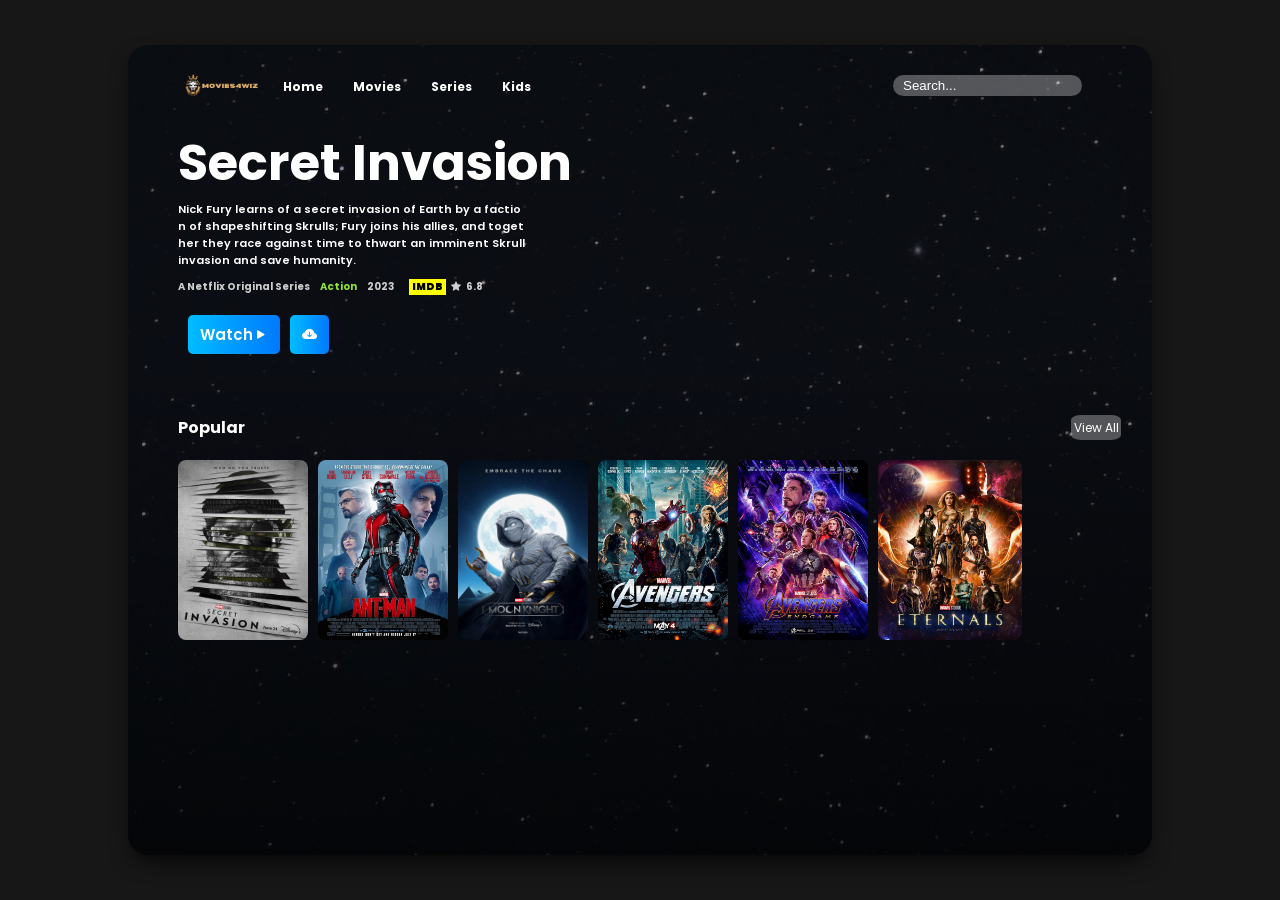
==== commit 2fa7e2ce: "Add files via upload" ====
--- a/index.html
+++ b/index.html
@@ -1,18 +1,30 @@
 <!DOCTYPE html>
 <html lang="en">
 <head>
+    <!-- Google Tag Manager -->
+<script>(function(w,d,s,l,i){w[l]=w[l]||[];w[l].push({'gtm.start':
+new Date().getTime(),event:'gtm.js'});var f=d.getElementsByTagName(s)[0],
+j=d.createElement(s),dl=l!='dataLayer'?'&l='+l:'';j.async=true;j.src=
+'https://www.googletagmanager.com/gtm.js?id='+i+dl;f.parentNode.insertBefore(j,f);
+})(window,document,'script','dataLayer','GTM-5TZG8S6C');</script>
+<!-- End Google Tag Manager -->
     <meta charset="UTF-8">
     <meta http-equiv="X-UA-Compatible" content="IE=edge">
     <meta name="viewport" content="width=device-width, initial-scale=1.0">
-    <meta name="description" content="download secret invasion . Episode 5 added.">
+    <meta name="description" content="Secret Invasion All Episodes. Episode 5 added.">
+    <meta name="keywords" content="secret invasion,movie4wiz, movie4wizonline, moviewiz, moviewiz online, wiz movie, movie4wiz.online,secret invasion cast,secret invasion episode 2,secret invasion release date,secret invasion reviews,secret invasion episodes,secret invasion episode 1,secret invasion rotten tomatoes,secret invasion comic,secret invasion episode 3,secret invasion ai,secret invasion ai art,secret invasion actors,secret invasion ai opening,secret invasion age rating,secret invasion agents of shield,secret invasion after credits,secret invasion av club,secret invasion agent ross,avengers secret invasion,avengers secret invasion 2023,avengers secret invasion release date,avengers secret invasion movie,agents of shield secret invasion,abigail brand secret invasion,avengers secret invasion comic,avengers secret invasion trailer,are skrulls evil in secret invasion,secret invasion boring,secret invasion budget,secret invasion breakdown,secret invasion brogan,secret invasion bad,secret invasion british prime minister,secret invasion beto,secret invasion book,secret invasion bad guy,secret invasion begin,ben mendelsohn secret invasion,black panther secret invasion,best secret invasion tie-ins,brie larson secret invasion,black knight secret invasion,best secret invasion comics,black widow secret invasion,black bolt secret invasion,chloe bennet secret invasion,will quake be in secret invasion,secret invasion cast episode 2,secret invasion common sense media,secret invasion characters,secret invasion cast elizabeth,secret invasion credits,secret invasion comic series,secret invasion credit scene,secret invasion computer screen,cast of secret invasion,cast of secret invasion release date,cast of secret invasion quake,cast of the secret invasion 1964,captain america secret invasion,christopher mcdonald secret invasion,cast of secret invasion trailer,captain marvel secret invasion,characters in secret invasion,secret invasion dalton,secret invasion director,secret invasion daredevil,secret invasion dna computer,secret invasion date,secret invasion dna,secret invasion deaths,secret invasion discussion,secret invasion daisy,disney plus secret invasion,disney secret invasion,daisy johnson secret invasion,disney plus secret invasion release date,download secret invasion movie,don cheadle secret invasion,deadpool secret invasion,disney secret invasion trailer,dermot mulroney secret invasion,does secret invasion lead to secret wars,secret invasion episode 2 easter eggs,secret invasion episode 2 cast,secret invasion easter eggs,secret invasion episode 1 recap,secret invasion episode 2 ending,secret invasion episode 2 post credit scene,emilia clarke secret invasion,emilia clarke secret invasion role,emilia clarke secret invasion character,everett ross secret invasion,emilia clarke marvel secret invasion,emilia clarke secret invasion reddit,empire magazine secret invasion,empire secret invasion,everything we know about secret invasion,epguides secret invasion,secret invasion filming locations,secret invasion flop,secret invasion frost beast,secret invasion first 5 minutes,secret invasion fury wife,secret invasion finger,secret invasion filmed in russia,secret invasion free stream,film secret invasion,film the secret invasion cast,funko pop secret invasion,fury secret invasion,film the secret invasion 1964,funko secret invasion,fantastic four secret invasion,funko pop nick fury secret invasion,filmyzilla secret invasion,full cast of secret invasion,secret invasion gravik,secret invasion giah,secret invasion groot,secret invasion graphic novel,secret invasion genre,secret invasion guardians of the galaxy,secret invasion game,secret invasion good,secret invasion generative ai,secret invasion girl,giah secret invasion,gravik secret invasion,getcomics secret invasion,guardians of the galaxy secret invasion,secret invasion episode guide,secret invasion gif,is secret invasion good,marvel secret invasion graphic novel,secret invasion parents guide,secret invasion how many episodes,secret invasion hill death,secret invasion harvest,secret invasion has begun,secret invasion how to watch,secret invasion harrison ford,secret invasion how long episodes,secret invasion he loves you,how many episodes will secret invasion have,how to read secret invasion,how old is nick fury in secret invasion,how many secret invasion comics are there,has secret invasion been delayed,how many episodes of secret invasion will there be,harrison ford secret invasion,how to watch secret invasion,how did secret invasion end,hercules secret invasion,secret invasion intro ai,secret invasion intro,secret invasion is bad,secret invasion ign,secret invasion in comics,secret invasion intro ai reddit,secret invasion interview,secret invasion in theaters,imdb secret invasion,is secret invasion a show or movie,is secret invasion a movie,is chloe bennet in secret invasion,is quake in secret invasion,is daisy johnson in secret invasion,is secret invasion out,is daisy johnson going to be in secret invasion,is quake going to be in secret invasion,illuminati secret invasion,secret invasion june 21,secret invasion jessica jones,secret invasion jessica drew,secret invasion june,secret invasion june 21st,secret invasion june 21 2023,secret invasion jewish,secret invasion jazz song,secret invasion justwatch,jambalaya secret invasion,jemma simmons secret invasion,jadwal tayang secret invasion,jadwal rilis secret invasion,jadwal secret invasion,cast of secret invasion daisy johnson,marvel secret invasion daisy johnson,alien invasion world secret monster jam,avengers secret invasion robert downey jr,secret invasion kree,secret invasion kang,secret invasion key issues,secret invasion kit harington,secret invasion kyle bradstreet,secret invasion kid friendly,secret invasion key art,secret invasion key comics,secret invasion skrull,kingsley ben-adir secret invasion,killian scott secret invasion,kevin feige secret invasion,kang secret invasion,kree secret invasion,kit harington secret invasion,kapan secret invasion rilis,kiedy secret invasion,marvel studios secret invasion watch kit,secret invasion leaked plot,secret invasion low ratings,secret invasion length,secret invasion low viewership,secret invasion lgbt,secret invasion location,secret invasion logo,secret invasion launch date,secret invasion leaked plot reddit,secret invasion logo png,loki secret invasion,leaked secret invasion trailer,lego secret invasion,list of secret invasion episodes,linkara secret invasion,secret invasion plot leak reddit,secret invasion trailer leak reddit,secret invasion metacritic,secret invasion marvel comics,secret invasion marvel release date,secret invasion marketing,secret invasion marvel timeline,secret invasion maria mom,secret invasion maria hill died,secret invasion machine,secret invasion maria's mother,marvel secret invasion,mcu secret invasion,marvel secret invasion trailer,marvel secret invasion comic,marvel secret invasion cast,marvel secret invasion movie,marvel secret invasion disney plus,movie secret invasion,marvel secret invasion characters,marvel studios secret invasion release date,secret invasion new episodes,secret invasion number of episodes,secret invasion next episode,secret invasion news,secret invasion numbers,secret invasion nick fury son,secret invasion not playing,secret invasion nick fury wife,secret invasion new rockstars,nick fury secret invasion,new secret invasion trailer,noel fisher secret invasion,new marvel movie secret invasion,new avengers secret invasion,nick fury secret invasion release date,new rockstars secret invasion,new marvel secret invasion,nick fury secret invasion funko pop,norman osborn secret invasion,secret invasion opening credits,secret invasion opening,secret invasion opening ai,secret invasion online free,secret invasion opening scene,secret invasion of cambodia,secret invasion official trailer,secret invasion omnibus reprint,olivia colman secret invasion,olivia colman secret invasion character,omnibus secret invasion,release date of secret invasion,what is the plot of secret invasion,secret invasion post credits,secret invasion poster,secret invasion plot,secret invasion premiere,secret invasion president,secret invasion plot leak,secret invasion prime minister,secret invasion password,secret invasion premiere date,plot of secret invasion,phil coulson secret invasion,poster secret invasion,punisher secret invasion,piece hall secret invasion,when does secret invasion take place,will phil coulson be in secret invasion,secret invasion quake,secret invasion queer,secret invasion queen veranke,secret invasion questions,secret invasion quake reddit,secret invasion qr code,secret invasion quotes,secret invasion quando esce,secret invasion qartulad,secret invasion que es,quake secret invasion,quake secret invasion comic,quake mcu secret invasion,quando esce secret invasion,que es secret invasion,quand sort secret invasion,que es secret invasion marvel,quando uscirà secret invasion,secret invasion rating,secret invasion release schedule,secret invasion recap,secret invasion release,secret invasion rating age,secret invasion rotten,secret invasion rhodey,release date secret invasion,reddit secret invasion,rege jean page secret invasion,read secret invasion,rhodey secret invasion,reddit secret invasion trailer,robert downey jr secret invasion,read secret invasion online,reading order secret invasion,rotten tomatoes secret invasion,secret invasion super skrull,secret invasion spoilers,secret invasion streaming,secret invasion sonya,secret invasion skrulls,secret invasion season 1,secret invasion soren,secret invasion season 2,secret invasion spoilers 4chan,secret invasion trailer,secret invasion timeline,secret invasion tv tropes,secret invasion theories,secret invasion talos,secret invasion total episodes,secret invasion title sequence,secret invasion twitter,secret invasion tv rating,the secret invasion,the secret invasion has begun,trailer secret invasion,the secret invasion cast,the secret invasion website,the secret invasion 1964 cast,tv tropes secret invasion,talos secret invasion,secret invasion using ai art,secret invasion uses ai,secret invasion union jack,secret invasion usa today,secret invasion unity day,secret invasion uk release date,secret invasion ukraine,secret invasion uk,secret invasion uscita,secret invasion updates,union jack secret invasion,uscita secret invasion,secret invasion release date uk,marvel secret invasion uk release date,secret invasion updates twitter,secret invasion data di uscita,secret invasion uscita disney plus,secret invasion uscita italia,secret invasion marvel uscita,secret invasion viewership,secret invasion villain,secret invasion vulture,secret invasion videos,secret invasion vs secret wars,secret invasion villains wiki,secret invasion venom,secret invasion veranke,secret invasion variety,secret invasion vanity fair,villain in secret invasion,vanity fair secret invasion,veranke secret invasion,marvel secret invasion villain,secret invasion #1 value,cast of secret invasion villain,secret invasion comic vine,secret invasion wiki,secret invasion website,secret invasion wingstop,secret invasion wingstop flavors,secret invasion watch online free,secret invasion writers,secret invasion where to watch,secret invasion woke,secret invasion who is a skrull,secret invasion where are the avengers,when does secret invasion come out,what is secret invasion,what is secret invasion mcu,when is marvel secret invasion coming out,when is secret invasion coming to disney plus,when is secret invasion set,what is secret invasion going to be about,who is the villain in secret invasion,xem phim secret invasion,secret invasion x-men,secret invasion explained,secret invasion review,secret invasion youtube,secret invasion yelena,secret invasion year,youtube secret invasion,youtube secret invasion trailer,young avengers secret invasion,secret invasion who do you trust,secret invasion runaways/young avengers read online,is secret invasion out yet,secret invasion runaways/young avengers,the secret invasion full movie youtube,secret invasion zygons,secret invasion ne zaman çıkacak,secret invasion ne zaman,marvel secret invasion ne zaman çıkacak,secret invasion zwiastun,secret invasion show release date,secret wars vs secret invasion,secret invasion 02tvseries,secret invasion 0123movies,secret invasion o czym jest,secret invasion 1 value,secret invasion summary,secret invasion 1-8,secret invasion 1st 5 minutes,secret invasion 1st episode,secret invasion 1 comic,secret invasion 123,secret invasion 1st episode explained,secret invasion 1 read online,1964 movie the secret invasion,the secret invasion 1964 imdb,secret invasion movie 1964 cast,the secret invasion 1964 ok.ru,the secret invasion (1964 full movie),the secret invasion 1964 trailer,deadpool vol 1 secret invasion,secret invasion 2 reddit,secret invasion 2023 release date,secret invasion 2008,secret invasion 2023 cast,secret invasion 2023 wiki,secret invasion 2022 reading order,secret invasion 2023 poster,secret invasion 2nd trailer,2023 secret invasion,secret invasion release date 2023,secret invasion 2022,secret invasion release date 2022,secret invasion comic 2022,secret invasion 2023 comic,secret invasion (spring 2023),is secret invasion coming in 2022,secret invasion 30nama,secret invasion trailer 3,secret invasion main characters,what is the secret invasion,secret invasion 4k wallpaper,secret invasion 4k,secret invasion 4 photos,secret invasion 4k images,secret invasion 4 minutes,secret invasion 4k download,secret invasion 480p download,4chan secret invasion,secret invasion trailer 4k,marvel phase 4 secret invasion,secret invasion #4,secret invasion 2022 #4,secret invasion phase 4,secret invasion 5 minutes,secret invasion 5 minute clip,secret invasion 5 minute trailer,secret invasion 5 minute preview,secret invasion 5 min clip,secret invasion 5mins,secret invasion phase 5,secret invasion issue 5,secret invasion #1 (of 5),marvel phase 5 secret invasion,mcu phase 5 secret invasion,secret invasion #5,secret invasion 6 episodes,secret invasion 616,secret invasion 6 episode event,secret invasion 720p dual audio,secret invasion 8 read online,secret invasion',9 secret steps,download,whatsapp download,gb whatsapp download,anydesk download,aadhar card download,vidmate download,instagram video download,instagram story download,zoom download,play store download,minecraft download,itunes download,download app store,download app,download adobe acrobat,download adobe reader,download adobe,download anydesk,download anaconda,download adobe creative cloud,download amazon app,download audacity,an whatsapp download,apk vidmate download,apk gb whatsapp download,as it was ringtone download,apk snaptube download,a downloader for instagram,a download app,download books for free,download blender,download battle.net,download bluestacks,download brave,download brave browser,download bing,download books,download box,download bluebeam,bgmi download,bgmi apk download,bluestacks download,birth certificate download,blender download,bittorrent download,betway app download,best ringtone download,business whatsapp download,birthday song download,download chrome,download cash app,download calculator,download chrome for mac,download citrix workspace,download chat gpt,download creative cloud,download cricut design space,download ccleaner,download curseforge,chrome download,covid certificate download,capcut apk download,code.visual studio.com/download,com.gb whatsapp download,com whatsapp download,com minecraft download,com movie download,com.fm whatsapp download,download discord,download dropbox,download duo,download download,download docker,download doordash,download disney plus,download dropbox app,download discord app,download duckduckgo,discord download,download whatsapp download,download vidmate download,download play store '' download,download gb whatsapp download,download minecraft download,download instagram download,download aadhar card download,download windows 10 download,download ringtone download,download excel,download edge,download epic games,download eclipse,download ea app,download excel for mac,download ea,download epic games launcher,download express vpn,download embedded video,e aadhaar download,eclipse download,e pan download,epic games download,earth google download,en whatsapp download,en whatsapp download apk,edu vpn download,edu python download,en windows 10 iso download,download firefox,download facebook,download fortnite,download free music,download fonts,download festival 2023,download facebook app,download from instagram,download free movies,download festival,facebook download,firefox download,facebook video download,free fire download,fm whatsapp download,free fire max download,from instagram download,from where to download aadhar card,for whatsapp download,f downloader,download google chrome,download google drive,download google chat,download git,download google play store,download games,download google earth,download google play,download google maps,download google,gb whatsapp download apk,google chrome download,google earth download,games download,gb whatsapp pro download,google play store download,gta 5 download apk,gb whatsapp download 53 mb,google drive download,download hulu,download honkai star rail,download hulu shows,download honey,download hp smart,download hbo max,download history,download handbrake,download hp smart app,download high sierra,how to download aadhar card,how to download pan card,how to download instagram reels,how to download play store,how to download minecraft,how to download video from facebook,how to download whatsapp,how to download gb whatsapp,how to download windows 10,how to download video from instagram,download instagram videos,download instagram,download itunes,download instagram story,download instagram photos,download itunes for windows,download instagram reel,download in spanish,download i94,download instagram post,instagram reels download,is vidmate a app download,is play store a download,i ringtone download,i whatsapp download,i downloaded a virus,download java,download jdk,download java 17,download java 11,download jupyter notebook,download java 8,download jdk 11,download java for mac,download java minecraft,download javascript,java download,jdk download,juice mp3 download,jjsploit download,jiocinema download,jio tv download,jre download,jdk 8 download,java 11 download,jupyter notebook download,download kali linux,download kindle app,download karen,download kindle,download kindle for pc,download kick vods,download karna hai,download kroger app,download karne wala,download khinsider,kali linux download,kuttymovies download,krnl download,kilimanjaro mp3 download,kesariya tera song download,kesariya song download,kgf ringtone download,kmspico download,kaadhal en kaviye song download,kahani suno 2.0 mp3 download,download league of legends,download link,download lyft,download linkedin video,download lockdown browser,download linux,download loom,download lightroom,download logitech g hub,download linux mint,league of legends download,lite facebook download,lol download,la la la song download,la la la mp3 song download,la vpn download,linux kali download,la la la ringtone download,la vpn free download,launcher minecraft download,download music,download minecraft,download microsoft teams,download music free,download messenger,download movies,download microsoft office,download microsoft word,download manager,download movies free,minecraft 1.19 download,mp3 song download,microsoft teams download,music download,movie download,messenger download,mozilla firefox download,minecraft 1.20 download,minecraft 1.18 download,download netflix,download notepad++,download notion,download netflix app,download netflix on mac,download node js,download nvidia drivers,download nordvpn,download netflix movies,download npm,notepad++ download,netnaija movie download,netflix download,node js download,new songs download mp3,nsdl pan download,new telugu movies download,new ringtone download,naa songs download,nid card download,download outlook,download office 365,download onedrive,download origin,download obs,download outlook for windows,download outlook for mac,download opera,download offline google maps,download overwatch 2,origin download,obs download,on and on mp3 song download,org movie download,on & on ringtone download,of whatsapp download,on instagram download,org.python download,org minecraft download,download python,download postman,download putty,download play store,download pandora,download powerpoint,download photoshop,download pdf,download python for windows,download pycharm,pan card download,python download,putty download,postman download,pycharm download,play store download apk,pinterest video download,pathan movie download,play store app download,download quickbooks desktop,download quickbooks desktop 2023,download quickbooks enterprise 2023,download quicken,download quota exceeded for this file,download quicktime,download qbittorrent,download qr code,download qr scanner,quick heal total security download,qgis download,qbittorrent download,quickbooks download,quick assist download,qbasic download,qoma mp3 download,quran download,qooapp download,q twins sobonana mp3 download,download ringtones,download roblox studio,download rufus,download rstudio,download ram,download reddit,download roku remote,download riot client,ringtone download,roblox download,rufus download,reels download,ration card download,rar download,roblox download apk,ringtone download tamil,r download for iphone,download spotify,download speed test,download speed,download steam,download slack,download snapchat,download soundcloud,download song,download skype,download soundcloud music,steam download,spotify download,snaptube apk download,skype download,snapchat download,songs download,slack download,song download mp3,story download,shortcut r download,download tiktok,download teams,download twitter,download twitch videos,download twitter gif,download tiktok video without posting,download telegram,download teamviewer,download time calculator,download textnow,tubidy mp3 download,to download whatsapp,to download aadhar card,to download play store,to download gb whatsapp,to download instagram reels,that that ringtone download,to download pan card,to download minecraft,to download vidmate,download ubuntu,download uber app,download unity,download utorrent,download ubisoft,download unity hub,download url,download ubuntu server,download ubuntu iso,download upload speed,utorrent download,ubuntu download,uc browser download,uidai aadhar download,ultraviewer download,uti pan download,uc browser apk download,unity download,umlando mp3 download,unifi controller download,download video,download valorant,download video from facebook,download video from link,download vlc,download video from any website,download visual studio code,download vscode,download vimeo video,download visual studio,vlc media player download,vs code download,voter id download,vpn download,vpn free download,valorant download,viber download,vaccine certificate download,videoder download,download windows 10,download whatsapp,download windows 11,download word,download windows 10 iso,download winrar,download windows 11 iso,download whatsapp app,download whatsapp for pc,download walmart app,windows 10 download,winrar download,whatsapp gb download,www.tubidy.com mp3 download,whatsapp gb apk download,www.anydesk.com download,www.aadhar card download,www.play store download,www.vidmate apk download,download xcode,download xfinity app,download xbox app,download xdefiant,download xampp,download xcode for mac,download xcode 14.2,download xbox 360 games,download xbox games,download xbox game pass,xampp download,xender download,xtra cool mp3 download,xvid video codec download for android,xvid codec download,xcode download,xbox app download,xxvi video player apk download,xinput1_3.dll download,xender apk download 2022,download youtube video converter --,download youtube mp4 --,download youtube mp3 --,download youtube app,download youtube videos mac,download youtube thumbnail,download youth ministry,download youtube videos to iphone,download youtube videos mac free,download youtube videos android,youtube app download,youtube shorts download,youtube download apk,y2mate video download,yo whatsapp download,youtube go download,youtube vanced apk download,youtube video download vidmate,yandere simulator download,yas download,download zoom,download zoom app,download zoom for mac,download zoom windows,download zelle,download zedge,download zotero,download zoom client,download zoom recording,download zoom for pc,zoom download for pc,zotata mp3 download,zoom download mac,zapya download,zoom download for windows 10,zotero download,zupee app download,zip file download,zenka loan app download,download 0365,download 0365 apps,download 0b/s,download 010 editor,download 007,download 0 complete wow,download 0365 offline installer,download 007 nightfire,download 0xc00007b,download 007 nightfire pc,0xc000007b download,02tvseries movies download free,02 oxlade mp3 download,02tvseries movies download,02tvmovies series download,0gomovies app download,o2tvseries app download,0xc00007b dll download,0008 song download mp3,0xc00d5212 codec download,download 1password,download 1099 form,download 1040 form,download 1password for mac,download 1password for windows,download 1password 8,download 123movies app,download 1password chrome extension,download 1095 a form,download 194,1xbet download,1.19 minecraft download,15g form download,1.20 minecraft download,1.18 minecraft download,1.19.10 minecraft download,1.17 minecraft download,1.19.20 minecraft download,1.19.2 minecraft download,1.19 minecraft download free,download 2023,download 20 festival,download 2022,download 2023 calendar,download 2021 tax return,download 22h2,download 26as,download 22h2 windows 10,download 23andme raw data,download 2021 turbotax,2022 tamil movies download,295 song download,2022 tamil movies download tamilrockers,2023 tamil movie download,2022 tamil movies download isaimini,2022 telugu movies download,2022 tamil movies free download,2023 tamil movies download tamilrockers,2023 download festival,2022 gb whatsapp download,download 3utools,download 365,download 3d models,download 3d printer files,download 360 app,download 3ds games homebrew,download 360,download 3ds games to sd card,download 3d bowling,download 3dmark,3utools download,3movierulz.com download,3 movie songs download,3 idiots full movie download,3d model free download,3d paint download,32 bit java download,365 office download,3.5 .net framework download,360 fusion download,download 4k video,download 4k wallpapers,download 4.8 .net framework,download 4k video from youtube reddit,download 4k video downloader crack,download 4.6.1 .net framework,download 4k video from youtube studio,download 4k video sample,download 4k capture utility,download 4k77,4k movies download,4k wallpaper for pc 1920x1080 download,4k hd wallpapers free download,4k video download,4k movies download hindi,45 black sherif mp3 download,4k download,4rabet app download,4.7.2 .net framework download,4.8 .net framework download,download 5m,download 5kplayer,download 5g,download 5160 avery template,download 50 cent songs,download 5/3 bank app,download 5e character sheet,download 53 app,download 5257e form,download 5 minute timer,52 bars song download,5movierulz 2023 download,5k player download,www.movierulz.com download 2022,52 gaj ka daman download,555 mix update 10.0 download,5th class marksheet download,movierulz.tv download,5d planner download,download 64 bit java,download 64 bit windows 10,download 64 bit or 32 bit,download 64 bit,download 64 bit excel,download 64 bit itunes,download 64 bit teams,download 64 bit roblox,download 60 seconds,60 lakh song download mp3,64 bit java download,64 bit download windows 7,6uff badda dan mp3 download,64 bit download windows 10,64 bit itunes download,64 bit winrar download,64-bit download windows 11,64 bit download windows 8,download 7 zip,download 7z,download 7-eleven app,download 7tv,download 720p movies for mobile,download 7tv emotes,download 7shifts,download 777,download 7 days to die,download 7.1 surround sound,7 zip download,777 charlie movie download,7movierulz 2023 download,7 movierulz tamilrockers 2022 download,7 movierulz apk download 2022,7g rainbow colony songs download,7 12 download,777 charlie movie download tamilrockers,7movierulz.tc download kannada,movierulz.tc download kannada 2022,download 8 ball pool,download 8x8,download 8x8 desktop app,download 8 ball,download 8 ball pool miniclip,download 80s music,download 88 fortunes,download 8k video sample,download 8x8 for desktop,download 8949 form,8x8 download,8 ball pool download,8 parche song download,83 movie download,802.11n driver download,8 raflaan mp3 song download,83 movie download in tamil,8 ball pool download pc,8 parche song mp3 download,8 ball pool aim free download,download 9anime app,download 99 cent store app,download 911,download 941 form,download 941 form 2020,download 94.5,download 941 form 2021,download 990,download 97.1 wqmg,download 99 moons,9jaflaver music 2022 download,9ja music download,9xmovies download,918kiss download,9xmovies marathi movie download,9apps download apkmonk,90s tamil songs download,9xflix movie download,94 flow song download,96 movie download in tamil,movie downloader,netnaija movie downloader,netnaija movie downloader app,movierulz movie downloader,free movie downloader,online movie downloader,fz movie downloader,tubidy movie downloader apk,soap2day movie downloader,all movie downloader,fast movie downloader free download,movie downloader apk,movie downloader app,movie downloader app for android,movie downloader app for pc,movie downloader app for iphone,movie downloader apk mod,movie downloader app for free,movie downloader apk for pc,movie downloader app for pc windows 10,movie downloader app 123 movies,apk movie downloader,afdah movie downloader android,android movie downloader,all movie downloader website,any movie downloader,axe movie downloader,app movie downloader,anime movie downloader app,afdah info movie downloader android,movie downloader by link,movie downloader bot telegram,movie downloader best app,movie downloader best website,movie downloader browser,movie downloader bilibili,movie downloader best,movie downloader best site,movie downloader box,movie download bollywood,best movie downloader,best movie downloader app,box movie downloader,bittorrent movie download,bilibili movie downloader,best movie downloader for pc,best movie downloader apk,bflix movie downloader,best movie downloader website,bollywood movie download,movie downloader chrome,movie downloader chrome extension,movie downloader codes,movie downloader copy paste,movie download.com 2022,movie download.com free,movie download cartoon,movie download.com tamil,movie download.com bollywood,movie download cg,cleverget video downloader,cartoon movie download,chrome movie downloader,crackle movie downloader,crackle movie downloader app,chinese movie download,cartoon movie downloader app,cinema movie downloader,cg movie download,cloud stream movie downloader,movie downloader download,movie downloader download apk,movie downloader desktop,movie downloader download for pc,movie download doctor g,movie download dubbed tamil,movie download dada,movie download doraemon,movie download don,movie download dasara,download movie downloader,download movie downloader apk,download movie downloader app,download movie downloader for pc,disney movie downloader,dailymotion movie downloader,download yts movie downloader apk,download netnaija movie downloader,download movie downloader apk for pc,download free movie downloader,movie downloader extension,movie downloader exe,movie downloader extension firefox,movie download english,movie download english 2022,movie download english subtitles,ek villain returns movie download,movie download evil dead rise,movie download english tamil,movie download elemental,einthusan movie downloader,ep movie downloader,english movie download,ep movie downloader for pc,ep movie downloader apk,easy movie downloader,ep movie downloader luganda,extreme movie downloader,english movie downloader app,express files movie downloader software,movie downloader free,movie downloader for pc,movie downloader free online,movie downloader for chromebook,movie downloader for iphone,movie downloader for android,movie downloader for mac,movie downloader for firestick,movie downloader for laptop,movie downloader free app,fast movie downloader apk,free movie downloader app,free online movie downloader,free movie downloader for pc,fz movie downloader apk,facebook movie downloader,free full movie downloader app,movie downloader github,movie downloader ghostware,movie download google drive,movie download gujarati,movie download google,movie download goojara,movie download gadar 2,movie download goku,movie download ghost,movie download god father,goojara movie downloader,goku movie download,goojara movie downloader apk,google movie downloader,gujarati movie download,gomovies movie downloader,go movie downloader,github movie downloader,getintopc video downloader,graboid movie downloader software,movie downloader hd,movie download hindi,movie download hollywood,movie download hub,movie download hulu,movie download horror,movie download hdhub4u,movie download hollywood website,movie download hd website,movie download hd tamil,movie hd download,hdpopcorns movie downloader,hollywood movie download,hotstar movie downloader,hoichoi movie downloader,how to download movies on movie downloader app,hd movie downloader apk,hd movie downloader for pc,how to use movie downloader app,hindi movie download app,movie downloader iphone,movie downloader ios,movie download in hindi,movie download in tamil,movie download in hindi filmyzilla,movie download in isaimini,movie download in tamilrockers,movie download in tamil isaimini,movie download ibomma,movie downloader in laptop,imdb movie downloader,ibomma movie download,internet movie downloader,instagram video downloader,indian movie download,iphone movie downloader,install movie downloader,imdb movie downloader online,ibomma movie downloader,ios movie downloader,movie download jio rockers,movie download jalshamoviez,movie download jio rockers tamil,movie download jack the giant slayer,movie download joker,movie download judwaa 2,movie download jack sparrow,movie download jab we met,movie download jackpot,movies download jio,jio cinema movie download,jiocinema movie downloader,jex movie download,jio cinema movie downloader online,java movie downloader,jio movie download,juice mp4 movie downloader free download,jw player movie downloader,jiocinema video downloader online,justwatch movie download,movie download karne wala app,movie download kannada,movie download kannada 2022,movie download kerala story,movie download kuttymovies 2023,movie download kantara,movie download kabir singh,movie download khatrimazafull,movie download korean,movie download kerala,kissasian movie downloader,kutty movie download,korean movie downloader app,kannada movie download,kickasstorrent movie downloader,kissasian movie downloader online free,kdrama movie downloader app,kdrama movie downloader,korean movie download site,korea movie downloader,movie downloader link,movie downloader laptop,movie downloader list,movie downloader loklok,movie downloader latest apk,movie download link telegram,movie download link tamil,movie download latest,movie download laal singh chaddha,movie download love story,loklok movie downloader,link movie downloader,latest movie download,lime movie downloader,latest movie downloader app,laptop movie downloader,list of movie downloader,latest movie downloader apk,latest tamil movie download,legit movie downloader,movie downloader mp3,movie downloader mod apk,movie downloader mac,movie downloader movie download app,movie downloader movie download,movie downloader mobile,which movie downloader is the best,what is the best free movie downloader app,movie apps to download movies,mp4 movie downloader,mp3 movie downloader,myflixer movie downloader,mp4 movie downloader apk,mp4 movie downloader for pc,movie download new,movie download netflix,movie download no wifi,movie downloader no ads,movie downloader net,movie downloader near me,movie downloader new version,movie downloader no ads apk,movie download new website,movie download nigeria,netflix movie downloader,new movie download,netflix movie downloader apk,naija movie download,netflix movie downloader online,netnaija movie downloader apk,netnaija movie downloader app for android,new movies download app,movie downloader online,movie downloader online free,movie downloader offline,movie downloader on pc,movie downloader offline free,movie downloader on laptop,movie downloader on iphone,movie downloader old version,movie downloader on mac,movie download on android,online movie downloader free,openload movie downloader,openload movie downloader hindi,online movie downloader sites,offline movie downloader,old movie download,openload movie downloader online,opera mini movie downloader apk,online netflix movie downloader,movie downloader pc,movie downloader pro apk,movie downloader play store,movie downloader paste link,movie downloader premium apk,movie downloader popcorn,movie download pirate,movie downloader plugin,movie downloader pro,movie downloader pc free,pinoy movie downloader,putlockers movie downloader,popcorn movie downloader,putlockers free movie downloader,pc movie downloader,punjabi movie download,pinoy movie downloader apk,phoenix movie downloader,popcorn time movie downloader apk,pc movie downloader app,movie download quora,movies download quality,movie quotes download,download movie qodrat,download movie queen of hearts,download movie quaid e azam zindabad,download movie qorin,download movie q,download movie quills 2000,download movie queen of katwe,quick movie downloader,quality movie download,quick movie downloader app,iqiyi movie downloader,high quality movie download,movie from q,q movie review,movie downloader reddit,movie download rrr,movie download rajbet,ram setu movie download,movie download romantic,movie download rdx,movie ringtones download,movie download ram leela,movie download red,movie download rrr hindi,reddit movie downloader,rdx movie download,rajbet movie download,rido movie download,real movie download,romance movie download,tamilrockers movie download,movierulz movie downloader kannada,ok.ru movie download,movie downloader sites,movie downloader software,movie downloader site free,movie downloader site for android,movie downloader site for laptop,movie downloader software for windows 10,movie downloader side,movie downloader software for pc,movie downloader series,movie download site list,snaptube movie downloader,ssr movie downloader,sflix movie downloader,sockshare movie downloader,snaptube movie downloader apk,showbox movie downloader,site movie downloader,south movie download,streamtape movie downloader,movie downloader to watch offline,movie download tamil,movie download telugu,movie download tamilrockers,movie download telegram channels,movie download tamil 2023,movie download to iphone,movie download to phone,movie download telegram bot,movie download torrentz2 download,tubidy movie downloader,tagalog movie downloader,toxicwap movie downloader,tubidy movie downloader apk free,tamilyogi movie downloader online,tubi movie downloader,tubemate movie downloader,telegram movie download,the best movie downloader app,movie downloader unblocked,movie downloader url,movie downloader website,utorrent movie downloader,url movie downloader,utorrent movie downloader for pc windows 10,utorrent movie downloader apk,uptodown movie downloader,utorrent movie downloader online,utorrent movie downloader apk for pc,uc browser movie downloader,utorrent free movie downloader for pc,unblocked movie downloader,movie downloader vidmate,movie downloader via link,movie downloader video,movie downloader version 1.1,movie downloader vpn,movie download vegamovies,movie download varisu,movie download ved,movie download vikram vedha,movie download vivah,vidmate movie downloader,vivamax movie downloader,vk movie downloader,video movie downloader,video downloader movie downloader app,vimeo movie downloader,vega movie download,vidmate movie downloader for pc,vidmate movie downloader app,vlc movie downloader,movie downloader website free,movie downloader with link,movie downloader with subtitle,movie downloader website for pc,movie downloader website link,movie downloader without watermark,movie download website name,movie downloader website for android,movie downloader watch offline,website movie downloader,www.torrent movie downloader.com,www.movie downloader,web movie downloader,website movie downloader free,www.movie downloader free,www.netnaija movie downloader.com,what is the fastest movie downloader,xyz movie download,xbox movie download,movie downloader for windows xp,airtel xstream movie download,downloaded movie not playing,movie downloader youtube,movie downloader yts,movie downloader yts apk download,movie download yellow app,movie download yogi,movie download yoruba,movie download yaariyan,download movie you can live forever,y2mate netflix movie downloader,yts movie downloader apk,youtube movie downloader for pc,yts movie downloader mod apk,youtube movie downloader app,y2mate netflix movie downloader crack,yes movie downloader,youtube movie downloader mac,youtube movie downloader apk,movie download zone,movie download zone bd,movie download zilizotafsiriwa kiswahili,movie download zip file,movie download zombie,movie download zilla,download movie za kihindi zilizotafsiriwa kiswahili,download movie zindagi na milegi dobara,download movie zwigato,movie zoom download,zee5 movie downloader,zee5 movie downloader online,movie za kihindi zilizotafsiriwa kiswahili download,movie zilizotafsiriwa kiswahili 2022 download,movie zilizotafsiriwa kiswahili download,a to z movie download,how can i download movies from chrome,can i download movies from google,movie download 00,download movies 02tvseries,tamil movie download 022,tamil movie download 02,tamil movie download 023,0123movies downloader,02 movie download,where can i download movies for free offline,where can i download movies to watch offline,why can't i download movies,movie downloader 1.1,movie download 123mkv,movie download 1080p filmyzilla,movie download 1xbet,movie download 111,movie download 100 mb,movie download 1122.blogspot.com,movies download 1080p bollywood,download movie 1920 evil returns,download movie 13b,123 movie downloader,123movies movie downloader,1337× movie downloader site,123 online movie downloader,1337 movie downloader site,1dm movie downloader,1234 movie downloader,123 mkv movie downloader,1337 movie downloader app for android,1xbet movie download,movie download 2023,2k movie download,tamil movie download 2022,2022 movie downloader app,tamil movie download 2023,2015 movie download,2008 movie download,2010 movie download,2003 movie download,24 movie download,movie downloader 3.1,movie download 300,movie download 3 idiots,movie download 3 idiots full hd,movie download 360,movies download 300mb mkv,movie 3 download,download movie 3 idiots in 1080p,movie 3 download telugu,3movierulz movie downloader,3gp movie downloader apk,3d sbs movie download,3 idiots movie download,movie downloader. 3.1,movie downloader. 1.0. 3.2,movie downloader 3.7,3 movie songs download,3gp movie downloader,4movierulz movie downloader,4k movie downloader apk,4hub movie download,movie4k music downloader,what does it mean to download a movie,what to download movies for free,movies download 5.1,download movie 500 days of summer,download movie 5 in 1,download movie 500 days of summer in hindi,download movies 5.1 surround sound,movie download top 5 site,tamil movie download 5.1,movie download in 5g,movie download 6-5=2,5 movierulz movie downloader,top 50 movie download,top 5 movie download,top 5 movie download app,simple way to download movies,download movie 6/45,download movie 60 fps,brahmastra movie download 60fps,how can i download movies easily,can i download a movie from prime,6 to tv and movie downloader,movie downloader for iphone 6,different site to download movies,which site to download movies,movie download 720p filmyzilla,movie download 7,movie download 7 star,bhediya movie download 720p,farzi movie download 720p filmywap,bhediya movie download 720p filmyzilla,gujarati movie download 720p,shiddat movie download 720p,lakshya movie download 720p,hawa movie download 720p,7 star movie download,7 star hd movie downloader,downloader.world 777 movie,7 movie download,window 7 movie download,movie downloader for pc windows 7,youtube video downloader for windows 7,free movie downloader for windows 7,movie downloader for iphone 7,free youtube movie downloader for windows 7,movie download 83,movie 8k download,download movie 83 world cup,download movie 83 filmyzilla,movies 8 download,tamil movie download 83,where can i download movies to usb,8 movie download,movie downloader for pc windows 8,movie downloader app for pc windows 8,movie downloader for windows 8,download free movie downloader for windows 8,where can i download full movies for mobile,can you download movies on google play,where can i download full movies,movie download 9xflix,movie download 9,movie download 90s,movie 950 download,movie 99 download,download movie 99 moons,download movie 9 1/2 weeks,download movie 9 song,download movie 9jarock.com,movie 9x download,9anime video downloader,9xmovies download,9apps movie download,9apps movie downloader,9 movie download,different sites to download movies,download 90s bollywood movies,movie,movies near me,movies,movies in theaters,movie theaters near me,movies out now,elvis movie,mario movie,movies to watch,smile movie,barbie movie,movie theater,megan movie,nope movie,amsterdam movie,fall movie,movie apps,movie amc,a movie starring chris hemsworth,a scary movie,a movie theater,a movie with chris hemsworth,a movie in spanish,about pathan movie,a movie starring tom hanks,movie box office,movie book club,movie bistro,movie box app,barbarian movie,babylon movie,bee movie script,bros movie,beast movie,bad guys movie,blonde movie,bullet train movie,bhool bhulaiyaa 2 full movie,movie characters,movie channel,movie coming out in 2023,movie cherry cast,movie camera,cast of the super mario bros. movie,cars movie,cast of teen wolf the movie,champions movie,coda movie,cobra movie,chup movie,community movie,circus movie,cast of scary movie,movie download,movie drive in,movie director,movie drinking games,movie database,dungeons and dragons movie,drive in movie theater,downton abbey movie,diary of a wimpy kid movie,devotion movie,dog movie,dune movie,drive movie,demon slayer movie,doraemon movie,movie extraction,movie elemental review,movie eatery,movie editor,elvis movie 2022,elf movie,easter sunday movie,english movie,epic movie,emancipation movie,erin brockovich movie,enemy movie,escape room movie,movie from,movie franchises,movie for kids,movie finder,fnaf movie,free movie websites,flash movie,full movie pathan,full movie pushpa,fmovies apk,from horror movie,f movies.inc,movie genres,movie grill,movie grill near me,ghosted movie,greenland movie,get out movie,gold movie,genius movie,gifted movie,grease movie,grinch movie,greyhound movie,glass movie,movie house,movie hypnotic,hindi movie,how to download a movie,how to download pathan movie,how to download tamil movie,how is pathan movie,how much is the mario movie,how much is the movie theater,how much is the movie theater near me,movie in theater,movie in spanish,movie ideas,movie in the park,movie in theaters now,i bomma telugu movie com,i movie download,i movie free download,i movie cast,is it scary movie,i movie songs,in the movie theater,imovie app,movie jesse stone,movie jennifer lawrence 2023,movie joshua,jesus revolution movie,julia roberts new movie,jeffrey dahmer movie,joker movie,jeff dahmer movie,jersey movie,jason statham movie list,juno movie,john wick 4 full movie,jason bourne movie,movie kandahar,kantara movie,kgf chapter 2 full movie,kgf 2 full movie,karen movie,knives out movie,krampus movie,katmoviehd,kannada movie,king arthur movie,kabir singh full movie,movie listings,movie listings near me,love movie,luck movie,liger movie,l movies,la movie theaters,la barbie movie,la to vegas movie,l movie theaters near me,la movie times,l movie theater,movie maker,movie mother,movie musicals,movie movie,movie madness,missing movie,menu movie,movie hindi movie,movie theater movie,movie pathan movie,m movies schedule,movie tamil movie download,movie near me,movie news,movie night,movie night ideas,movie night snacks,netnaija movie download,new movie,nefarious movie,nobody movie,not okay movie,new movie releases,new hindi movie 2022,need for speed movie,new hunger games movie,movie out now,movie on netflix,movie out,movie out in theaters,oppenheimer movie,old movie,orphan movie,o movie trailer,on the air movie,o movie cast,on the menu movie,org movie download,on the run movie,movie posters,movie projector,movie premiere,pathan movie,pearl movie,prey movie,plane movie,pathan movie download,pathan full movie,pushpa full movie,pearl harbor movie,paw patrol movie,persuasion movie,movie quotes,movie quote search,movie quote finder,movie quiz,movie quotes funny,movie queen victoria,movie quotes about life,movie quote trivia,queen movie,qala movie,quintessential quintuplets movie,quasi movie,quarantine movie,queen bees movie,queenpins movie,quentin tarantino next movie,queen movie cast,queen charlotte movie,movie releases 2023,movie reviews,movie releases,movie recommendations,movie releases july 2023,movie ratings,movie rating system,movie releases june 2023,rrr movie,ratatouille movie,run movie,rdx movie,rrr full movie,radio movie,red movie,romeo and juliet movie,rv movie,ready or not movie,movie showtimes,movie showtimes near me,movie studio grill,movie spoiler,movie series,movie streaming sites,movie stars,movie sites,super mario movie,scary movie,scooby doo movie,sisu movie,shazam movie,spirited movie,south movie,scary movie 2,movie tavern,movie times,movie theatre near me,movie theater showtimes,movie times near me,movie trailers,the menu movie,the whale movie,the super mario bros. movie,tar movie,the fall movie,the barbie movie,the barbarian movie,the elvis movie,the smile movie,the movie nope,movie up characters,uncharted movie,us movie,up movie,uncharted 2 movie,us marshals movie,uhd movie,unhinged movie,unstoppable movie,umma movie,upgrade movie,movie vacation,movie villains,movie video,vegas movie,vikram movie,ved movie,vengeance movie,varisu movie download,vacation movie,valerian movie,virupaksha movie,vikram movie review,vertigo movie,movie websites,movie wordle,movie with jennifer lawrence,movie websites free,movie with lala kent,movie web app,movie where time is money,movie with bo derek,whale movie,what is the movie nope about,what is the movie smile about,what is the movie tar about,what is the movie babylon about,what is the movie the menu about,what is the barbie movie about,what is the movie amsterdam about,what is the movie megan about,movie x cast,movie x trailer,movie xd meaning,movie xd,movie xyz,movie x explained,movie x reviews,x horror movie,xscape movie theater,xanadu movie,x files movie,xscape movie,#xmas hallmark movie,xd movie,x fast movie,x movie explained,x movie parents guide,movie you,movie youtube,movie yellowstone,yesmovies,yesterday movie,yashoda movie,yaanai movie,yashoda movie review,youtube movie,yellowstone movie,you movie,yashoda full movie,yuvarathnaa full movie download in hindi,movie z trailer,zodiac movie,zoom movie,zoolander movie,zombie movie,zola movie,zombies 3 full movie,zulu movie,zoom movie cast,zero movie,zorro movie,movie 007,movie 07,movie 00520,movie 0122,movie 08081,movie 007 cast,movie 07.lol,0go movie,02 movie,007 movie,0gomovie malayalam,02tv movie series,0go malayalam movie online,02 tamil movie,007 new movie,0gomovies hindi movie,007 movie order,movie 16,movie 14,movie 1923,movie 10 cast,movie 1941 cast,1917 movie,1984 movie,13 lives movie,1922 movie,13 movie,1408 movie,1920 london full movie,1920 movie,10 commandments movie,1923 movie,movie 2023,movie 2022,movie 2024,movie 2023 list,2012 movie,2018 movie,2023 movie releases,21 movie,2022 tamil movie download,2022 movie,2023 tamil movie download,2023 movie,2022 tamil movie download isaimini,2022 new movie,movie 300 cast,movie 34,365 days movie,300 movie,3 idiots full movie,365 movie,365 days full movie youtube,365 days 2 full movie,3096 days movie,355 movie cast,355 movie,3 idiots full movie download,movie 43 cast,movie 43 streaming,movie 43 trailer,movie 43 where to watch,movie 43 netflix,movie 43 basketball,movie 47,4dx movie theater,42 movie,4dx movie theater near me,48 hours movie,4d movie theater near me,4d movie,4movierulz kannada movie,4 years movie,43 movie,4k movie,movie 53,movie 5 to 7 cast,movie 56,50 cent movie,50 shades of gray movie,5 nights at freddy's movie,50/50 movie,500 days of summer full movie,5 in 1 full movie,5movierulz kannada movie,560p movie,5 movies,5 movie tuesday,movie 65 trailer,movie 65 reviews,movie 61 cast,movie 65 streaming,movie 65 cast,movie 65 release date,65 movie,65 million years ago movie,65 movie review,6 movies,69 samskar colony movie online,61 movie,6 feet apart movie,6th sense movie,65 movie cast,6/45 korean movie,movie 75,movies7,777 charlie movie download,777 charlie full movie,7 star movie,7 hit movie,777 charlie movie download tamilrockers,777 charlie movie,7 deadly sins movie,7movierulz kannada movie 2023,777 charlie hindi movie,movie 80 for brady cast,movie 88,movie 80 for brady near me,83 movie,80 for brady movie,8 mile movie,8 seconds movie,83 movie download,80s movie,83 full movie,87th movie theater,83 movie download in tamil,8mm movie,movie 9 to 5 cast,movie 90s,9xflix movie,9 to 5 movie,96 movie,9/11 movie,9xmovies marathi movie download,9xflix bhojpuri movie,96 movie download in tamil,9x gujarati movie download,90s movie,secret invasion episode 5,secret invasion episode 5 release date,secret invasion episode 5 release time,secret invasion episode 5 recap,secret invasion episode 5 runtime,secret invasion episode 5 trailer,secret invasion episode 5 spoilers,secret invasion episode 5 review,secret invasion episode 5 leaks,secret invasion episode 5 online,secret invasion episode 5 cast,secret invasion episode 5 and 6 leak,secret invasion explained,secret invasion summary,what is secret invasion,secret invasion show release date,episode 5 invasion,invasion episode 5 recap,the secret of bay 5b spoiler,secret invasion characters,secret invasion episodes,secret invasion release date,what is the secret invasion,secret invasion episode 5 full episode,secret invasion episode 5 free online,secret invasion main characters,secret invasion first episode date,invasion episode 5 reddit,secret invasion episode 5 leaks reddit,secret invasion episode 5 length,marvel secret invasion explained,secret invasion show cast,secret invasion episode 5 plot,secret invasion episode 5 promo,secret invasion episode 5 preview,secret invasion episode 5 predictions,secret invasion review,queen's gambit episode 5 recap,secret city season 2 episode 5 recap,secret invasion episode 5 title,secret invasion episode 5 talos,secret invasion episode 5 theories,secret invasion cast,the secret invasion,the secret invasion trailer,secret invasion episode 5 videos,secret wars vs secret invasion,v invasion extraterrestre capitulo 1,v invasion extraterrestre serie completa,secret invasion episode 5 watch free,secret invasion episode 5 watch online,w5-a secret exit,episode 5 explained,secret invasion x-men,secret invasion x-men read online,youtube secret invasion,secret.invasion,invasion season 1 episode 5 recap,secret invasion 1-8,invasion' episode 2 recap,invasion recap episode 5,3 episode 5,invasion episode 4 recap,episode 6 invasion,invasion episode 6 recap,hidden season 2 episode 5 recap,secret army season 2 episode 5,secret chicken season 2 episode 5,secret princess season 2 episode 5,emma's secret season 2 episode 5,invasion episode 7 recap,secret invasion 8,invasion episode 8 recap,episode 9 invasion,invasion episode 9 explained,,">
     <link rel="stylesheet" href="style.css">
     <link rel="shortcut icon" href="img/favicon.png" type="image/x-icon">
     <link rel="stylesheet" href="https://cdn.jsdelivr.net/npm/bootstrap-icons@1.10.5/font/bootstrap-icons.css">
-    <title>Secret Invasion | Series</title>
+    <title>Movies4WIZ</title>
 </head>
 <body>
+    <!-- Google Tag Manager (noscript) -->
+<noscript><iframe src="https://www.googletagmanager.com/ns.html?id=GTM-5TZG8S6C"
+height="0" width="0" style="display:none;visibility:hidden"></iframe></noscript>
+<!-- End Google Tag Manager (noscript) -->
     <header>
-        <img src="" alt="" id="video">
+        <video src="video/secret_invasion.mp4"  muted></video>
         <nav>
             <div class="logo_ul">
                 <img src="img/logo.png" alt="">
@@ -20,30 +32,51 @@
                     <li>
                         <a href="/" id="home">Home</a>
                     </li>
+                    <li>
+                        <a href="#" id="movies">Movies</a>
+                    </li>
+                    <li>
+                        <a href="#" id="series">Series</a>
+                    </li>
+                    <li>
+                        <a href="#" id="kids">Kids</a>
+                    </li>
                 </ul>
             </div>
-            
+            <div class="search_user">
+                <input type="text" placeholder="Search..." id="search_input">
+                <div class="search">
+                    <!--<a href="#" class="card">
+                        <img src="img/the boys.jpg" alt="">
+                        <div class="cont">
+                            <h3>The Boys</h3>
+                            <p>Action, 2021 , <span>IMDB</span><i class="bi bi-star-fill"></i> 9.6</p>
+                        </div>
+                    </a>-->
+                </div>
+            </div>
         </nav>
         <div class="content">
             <h1 id="title">Money Heist</h1>
             <p id="desc">A criminal mastermind who goes by "The Professor" has a plan to pull off the biggest heist in recorded history -- to print billions of euros in the Royal Mint of Spain.</p>
             <div class="details">
-                <h6>A Hotstar Original Series</h6>
+                <h6>A Netflix Original Series</h6>
                 <h5 id="gen">Thriller</h5>
                 <h4 id="date">2021</h4>
                 <h3 id="rate"><span>IMDB</span><i class="bi bi-star-fill"></i> 9.6</h3>
             </div>
             <div class="btns">
-                <a href="#"  id="low_q">480p</a>
-                <a href="#"  id="high_q">720p</a>
+                <a href="#" id="play">Watch<i class="bi bi-play-fill"></i></a>
+                <a href="#" id="download_main"><i class="bi bi-cloud-arrow-down-fill"></i></a>
             </div>
         </div>
         <section>
-            <h4 id="h4">Choose Quality</h4>
-            <i class="bi bi-chevron-right"></i>
-            <i class="bi bi-chevron-left"></i>
+            <h4>Popular</h4>
+            <a id="viewall">View All</a>
+            <i class="bi bi-chevron-right" id="1str"></i>
+            <i class="bi bi-chevron-left" id="1stl"></i>
             <div class="cards">
-            <!--  <a href="#" class="card">
+              <!--  <a href="#" class="card">
                     <img src="img/the boys.jpg" alt="" class="poster">
                     <div class="rest_card">
                         <img src="img/the boys1.jpg" alt="">
@@ -60,68 +93,5 @@
         </section>
     </header>
     <script src="app.js"></script>
-    <script>
-        const urlParams = new URLSearchParams(window.location.search);
-const startValue = urlParams.get('s');
-startValue = startValue.replace(/\+/g, ' ');
-        fetch(json_url).then((Response) => Response.json())
-        .then(data => {
-        let movies_array = data.filter(ele => {
-            return ele.name == startValue;
-        });
-        let nos = parseInt(movies_array[0].nos);
-        document.getElementById('title').innerText = movies_array[0].name;
-        document.getElementById('gen').innerText = movies_array[0].genre;
-        document.getElementById('desc').innerText = movies_array[0].desc;
-        document.getElementById('date').innerText = movies_array[0].date;
-        document.getElementById('rate').innerHTML = `<span>IMDB</span><i class="bi bi-star-fill"></i>${movies_array[0].imdb}`
-        document.getElementById('video').setAttribute('src', movies_array[0].poster);
-        document.title = `${movies_array[0].name} | ${movies_array[0].type}`
-
-        movies_array.forEach((ele, i) => {
-        let {type, bposter, sposter, nos, hep1, hep2, hep3, hep4, hep5, hep6, lep1, lep2, lep3, lep4, lep5, lep6} = ele;
-        high_btn.addEventListener('click', ()=> {
-        high_btn.style.animation = 'buttn 1s linear infinite'
-        low_btn.style.animation = 'button 1s linear infinite'
-        h4.innerText = 'Quality : 720p'
-        cards.innerHTML= " ";
-        for (let j = 1; j <= nos; j++) {
-        let card = document.createElement('a');
-        card.classList.add('card');
-        card.href = ele[`hep${j}`]
-        card.innerHTML = `
-        <img src="${sposter}" alt="${movies_array[0].name}" class="poster">
-        <div class="rest_card">
-            <img src="${bposter}" alt="">
-            <div class="cont">
-                <h4>Episode ${j}</h4>
-            </div>
-        </div>
-        `
-        cards.appendChild(card);}
-    });
-    low_btn.addEventListener('click', ()=> {
-        low_btn.style.animation = 'buttn 1s linear infinite'
-        high_btn.style.animation = 'button 1s linear infinite'
-        h4.innerText = 'Quality : 480p'
-        cards.innerHTML= " ";
-        for (let j = 1; j <= nos; j++) {
-        let card = document.createElement('a');
-        card.classList.add('card');
-        card.href = ele[`lep${j}`]
-        card.innerHTML = `
-        <img src="${sposter}" alt="${movies_array[0].name}" class="poster">
-        <div class="rest_card">
-            <img src="${bposter}" alt="">
-            <div class="cont">
-                <h4>Episode ${j}</h4>
-            </div>
-        </div>
-        `
-        cards.appendChild(card);}
-    });
-});
-        });
-    </script>
 </body>
-</html>+</html>
